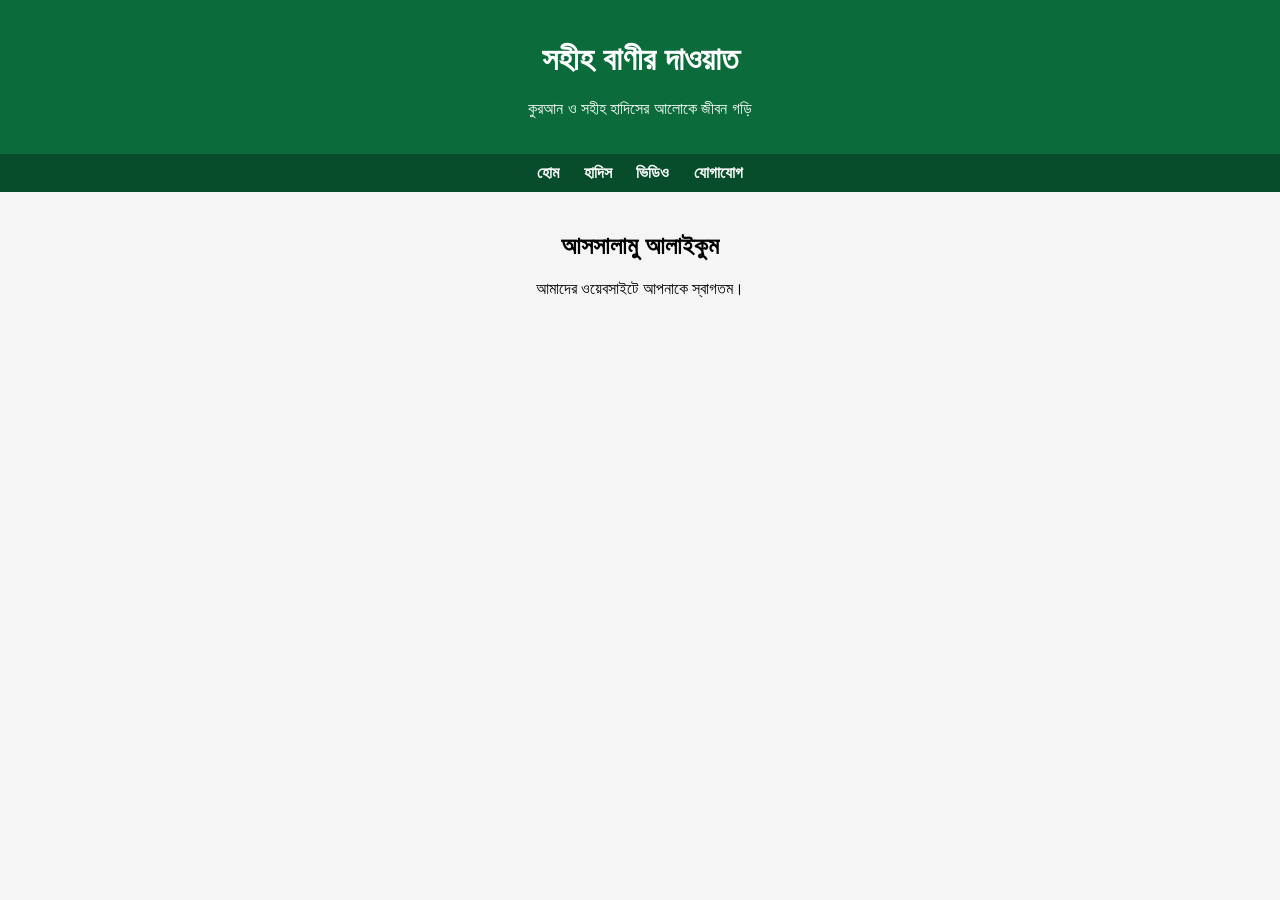
==== index.html @ e7fd6860 "Update index.html" ====
<!DOCTYPE html>
<html lang="bn">
<head>
<meta charset="UTF-8">
<meta name="viewport" content="width=device-width, initial-scale=1.0">
<title>সহীহ বাণীর দাওয়াত</title>

<style>
body{
    margin:0;
    font-family:Arial,sans-serif;
    background:#f5f5f5;
}
header{
    background:#0b6b3a;
    color:white;
    text-align:center;
    padding:20px;
}
nav{
    background:#084d2b;
    text-align:center;
    padding:10px;
}
nav a{
    color:white;
    text-decoration:none;
    margin:0 10px;
    font-weight:bold;
}
section{
    padding:20px;
    text-align:center;
}
</style>
</head>

<body>

<header>
<h1>সহীহ বাণীর দাওয়াত</h1>
<p>কুরআন ও সহীহ হাদিসের আলোকে জীবন গড়ি</p>
</header>

<nav>
<a href="#">হোম</a>
<a href="#">হাদিস</a>
<a href="#">ভিডিও</a>
<a href="#">যোগাযোগ</a>
</nav>

<section>
<h2>আসসালামু আলাইকুম</h2>
<p>আমাদের ওয়েবসাইটে আপনাকে স্বাগতম।</p>
</section>

</body>
</html>
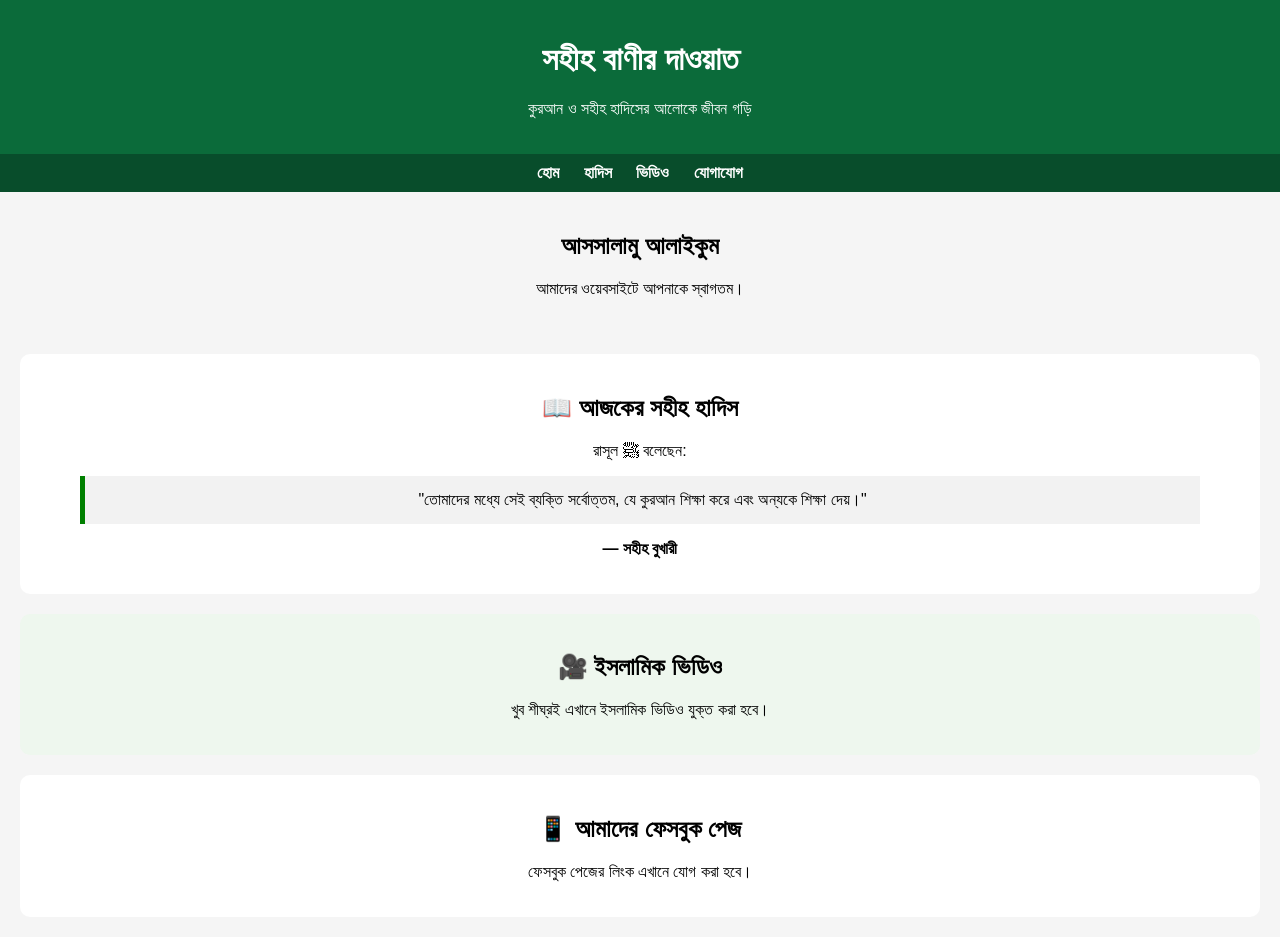
==== commit 9fb184eb: "Update index.html" ====
--- a/index.html
+++ b/index.html
@@ -55,4 +55,28 @@
 </section>
 
 </body>
-</html>
+</html><section style="background:#ffffff;padding:20px;margin:20px;border-radius:10px;">
+<h2>📖 আজকের সহীহ হাদিস</h2>
+
+<p>
+রাসূল ﷺ বলেছেন:
+</p>
+
+<blockquote style="background:#f2f2f2;padding:15px;border-left:5px solid green;">
+"তোমাদের মধ্যে সেই ব্যক্তি সর্বোত্তম, যে কুরআন শিক্ষা করে এবং অন্যকে শিক্ষা দেয়।"
+</blockquote>
+
+<p><b>— সহীহ বুখারী</b></p>
+</section>
+
+<section style="background:#eef7ee;padding:20px;margin:20px;border-radius:10px;">
+<h2>🎥 ইসলামিক ভিডিও</h2>
+
+<p>খুব শীঘ্রই এখানে ইসলামিক ভিডিও যুক্ত করা হবে।</p>
+</section>
+
+<section style="background:#ffffff;padding:20px;margin:20px;border-radius:10px;">
+<h2>📱 আমাদের ফেসবুক পেজ</h2>
+
+<p>ফেসবুক পেজের লিংক এখানে যোগ করা হবে।</p>
+</section>
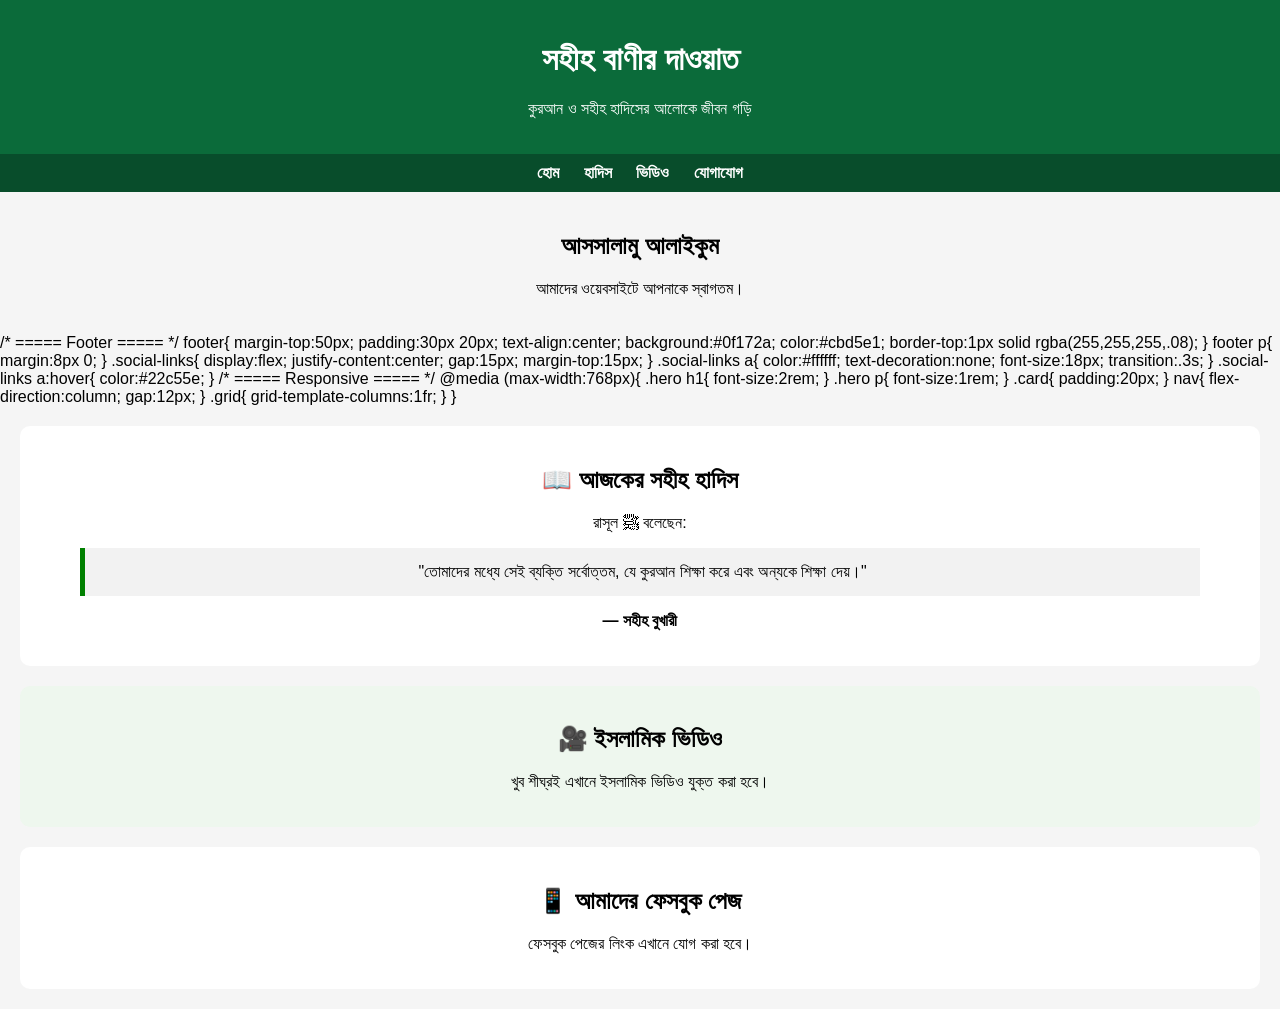
==== commit 92125edd: "Update index.html" ====
--- a/index.html
+++ b/index.html
@@ -53,8 +53,63 @@
 <h2>আসসালামু আলাইকুম</h2>
 <p>আমাদের ওয়েবসাইটে আপনাকে স্বাগতম।</p>
 </section>
+</body>/* ===== Footer ===== */
+footer{
+  margin-top:50px;
+  padding:30px 20px;
+  text-align:center;
+  background:#0f172a;
+  color:#cbd5e1;
+  border-top:1px solid rgba(255,255,255,.08);
+}
 
-</body>
+footer p{
+  margin:8px 0;
+}
+
+.social-links{
+  display:flex;
+  justify-content:center;
+  gap:15px;
+  margin-top:15px;
+}
+
+.social-links a{
+  color:#ffffff;
+  text-decoration:none;
+  font-size:18px;
+  transition:.3s;
+}
+
+.social-links a:hover{
+  color:#22c55e;
+}
+
+/* ===== Responsive ===== */
+@media (max-width:768px){
+
+  .hero h1{
+    font-size:2rem;
+  }
+
+  .hero p{
+    font-size:1rem;
+  }
+
+  .card{
+    padding:20px;
+  }
+
+  nav{
+    flex-direction:column;
+    gap:12px;
+  }
+
+  .grid{
+    grid-template-columns:1fr;
+  }
+
+}
 </html><section style="background:#ffffff;padding:20px;margin:20px;border-radius:10px;">
 <h2>📖 আজকের সহীহ হাদিস</h2>
 
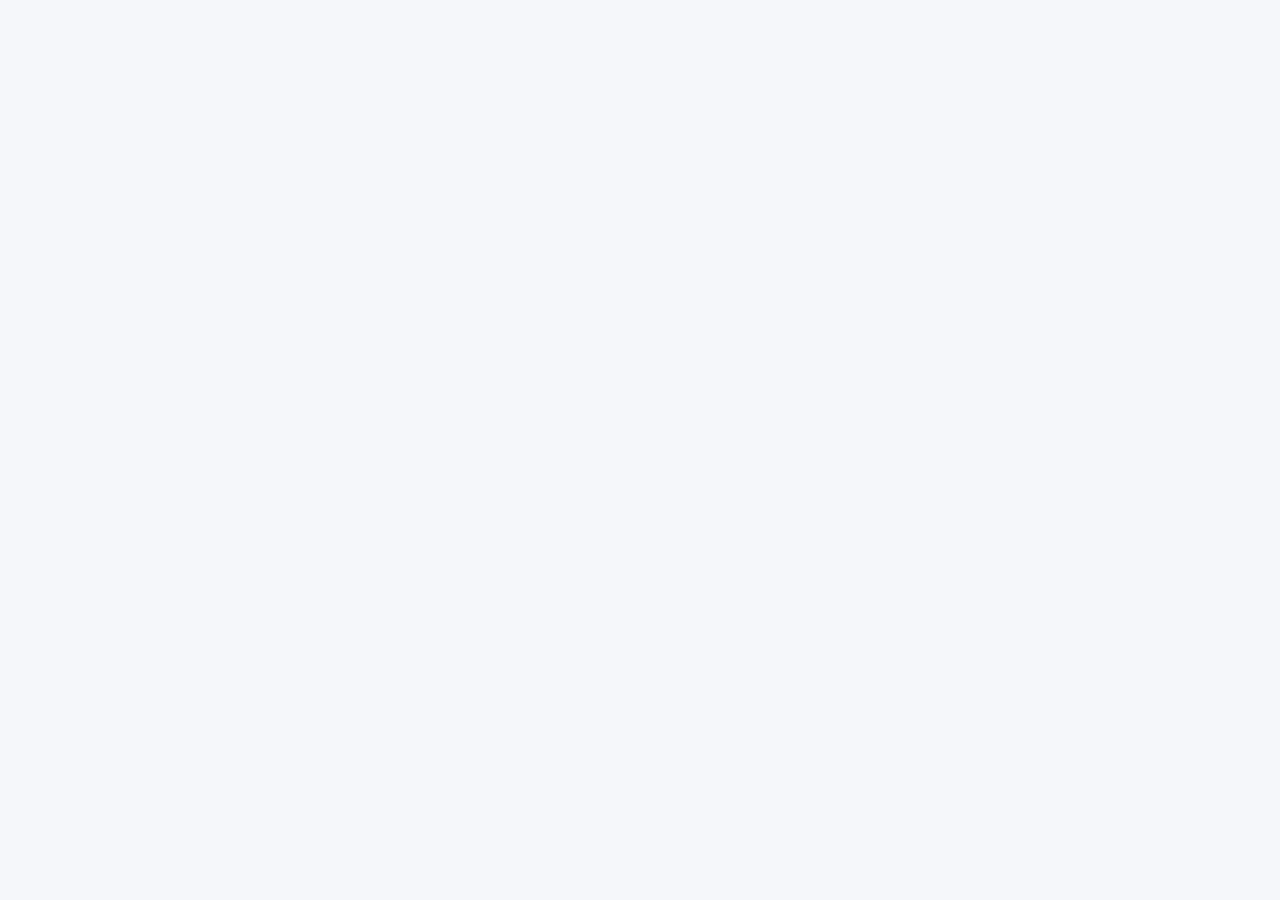
==== commit e46089e9: "Update index.html" ====
--- a/index.html
+++ b/index.html
@@ -1,137 +1,112 @@
 <!DOCTYPE html>
 <html lang="bn">
 <head>
-<meta charset="UTF-8">
-<meta name="viewport" content="width=device-width, initial-scale=1.0">
-<title>সহীহ বাণীর দাওয়াত</title>
+  <meta charset="UTF-8">
+  <meta name="viewport" content="width=device-width, initial-scale=1.0">
+  <title>সহীহ বাণীর দাওয়াত</title>
 
-<style>
-body{
-    margin:0;
-    font-family:Arial,sans-serif;
-    background:#f5f5f5;
-}
-header{
-    background:#0b6b3a;
-    color:white;
-    text-align:center;
-    padding:20px;
-}
-nav{
-    background:#084d2b;
-    text-align:center;
-    padding:10px;
-}
-nav a{
-    color:white;
-    text-decoration:none;
-    margin:0 10px;
-    font-weight:bold;
-}
-section{
-    padding:20px;
-    text-align:center;
-}
-</style>
-</head>
+  <link rel="preconnect" href="https://fonts.googleapis.com">
+  <link rel="preconnect" href="https://fonts.gstatic.com" crossorigin>
+  <link href="https://fonts.googleapis.com/css2?family=Hind+Siliguri:wght@400;500;600;700&display=swap" rel="stylesheet">
 
-<body>
+  <style>
+    *{
+      margin:0;
+      padding:0;
+      box-sizing:border-box;
+    }
 
-<header>
-<h1>সহীহ বাণীর দাওয়াত</h1>
-<p>কুরআন ও সহীহ হাদিসের আলোকে জীবন গড়ি</p>
-</header>
+    body{
+      font-family:'Hind Siliguri',sans-serif;
+      background:#f5f7fa;
+      color:#222;
+      line-height:1.7;
+    }
 
-<nav>
-<a href="#">হোম</a>
-<a href="#">হাদিস</a>
-<a href="#">ভিডিও</a>
-<a href="#">যোগাযোগ</a>
-</nav>
+    header{
+      background:linear-gradient(135deg,#0f766e,#15803d);
+      color:#fff;
+      padding:40px 20px;
+      text-align:center;
+      box-shadow:0 5px 15px rgba(0,0,0,.15);
+    }
 
-<section>
-<h2>আসসালামু আলাইকুম</h2>
-<p>আমাদের ওয়েবসাইটে আপনাকে স্বাগতম।</p>
-</section>
-</body>/* ===== Footer ===== */
-footer{
-  margin-top:50px;
-  padding:30px 20px;
-  text-align:center;
-  background:#0f172a;
-  color:#cbd5e1;
-  border-top:1px solid rgba(255,255,255,.08);
-}
+    header h1{
+      font-size:2.2rem;
+      margin-bottom:10px;
+    }
 
-footer p{
-  margin:8px 0;
-}
+    header p{
+      font-size:1.1rem;
+      opacity:.95;
+    }
 
-.social-links{
-  display:flex;
-  justify-content:center;
-  gap:15px;
-  margin-top:15px;
-}
+    .container{
+      width:90%;
+      max-width:1100px;
+      margin:30px auto;
+    }
 
-.social-links a{
-  color:#ffffff;
-  text-decoration:none;
-  font-size:18px;
-  transition:.3s;
-}
+    .card{
+      background:#fff;
+      border-radius:18px;
+      padding:25px;
+      margin-bottom:25px;
+      box-shadow:0 8px 25px rgba(0,0,0,.08);
+      transition:.3s;
+    }
 
-.social-links a:hover{
-  color:#22c55e;
-}
+    .card:hover{
+      transform:translateY(-5px);
+    }
 
-/* ===== Responsive ===== */
-@media (max-width:768px){
+    .card h2{
+      color:#0f766e;
+      margin-bottom:15px;
+    }
 
-  .hero h1{
-    font-size:2rem;
-  }
+    img{
+      width:100%;
+      border-radius:12px;
+      margin-top:15px;
+    }<section class="featured">
+  <h2>🌿 আজকের সহীহ হাদিস</h2>
 
-  .hero p{
-    font-size:1rem;
-  }
+  <div class="hadith-card">
+    <p class="arabic">
+      مَنْ دَلَّ عَلَى خَيْرٍ فَلَهُ مِثْلُ أَجْرِ فَاعِلِهِ
+    </p>
 
-  .card{
-    padding:20px;
-  }
+    <p class="bangla">
+      "যে ব্যক্তি কোনো ভালো কাজের পথ দেখায়, সে সেই কাজ সম্পাদনকারীর সমপরিমাণ সওয়াব লাভ করে।"
+    </p>
 
-  nav{
-    flex-direction:column;
-    gap:12px;
-  }
-
-  .grid{
-    grid-template-columns:1fr;
-  }
-
-}
-</html><section style="background:#ffffff;padding:20px;margin:20px;border-radius:10px;">
-<h2>📖 আজকের সহীহ হাদিস</h2>
-
-<p>
-রাসূল ﷺ বলেছেন:
-</p>
-
-<blockquote style="background:#f2f2f2;padding:15px;border-left:5px solid green;">
-"তোমাদের মধ্যে সেই ব্যক্তি সর্বোত্তম, যে কুরআন শিক্ষা করে এবং অন্যকে শিক্ষা দেয়।"
-</blockquote>
-
-<p><b>— সহীহ বুখারী</b></p>
+    <p class="source">
+      — সহীহ মুসলিম
+    </p>
+  </div>
 </section>
 
-<section style="background:#eef7ee;padding:20px;margin:20px;border-radius:10px;">
-<h2>🎥 ইসলামিক ভিডিও</h2>
+<section class="about">
+  <h2>📖 সহীহ বাণীর দাওয়াত</h2>
 
-<p>খুব শীঘ্রই এখানে ইসলামিক ভিডিও যুক্ত করা হবে।</p>
-</section>
+  <p>
+    কুরআন ও সহীহ হাদিসের আলোকে বিশুদ্ধ ইসলামী জ্ঞান প্রচারই আমাদের উদ্দেশ্য।
+    এখানে প্রতিদিন নতুন সহীহ হাদিস, ইসলামী শিক্ষা ও দাওয়াতি কনটেন্ট প্রকাশ করা হবে।
+  </p>
+</section><footer>
+  <div class="footer-content">
+    <h3>সহীহ বাণীর দাওয়াত</h3>
 
-<section style="background:#ffffff;padding:20px;margin:20px;border-radius:10px;">
-<h2>📱 আমাদের ফেসবুক পেজ</h2>
+    <p>
+      কুরআন ও সহীহ হাদিসের বিশুদ্ধ দাওয়াত মানুষের কাছে পৌঁছে দেওয়াই আমাদের লক্ষ্য।
+    </p>
 
-<p>ফেসবুক পেজের লিংক এখানে যোগ করা হবে।</p>
-</section>
+    <p class="copyright">
+      © 2026 সহীহ বাণীর দাওয়াত | All Rights Reserved
+    </p>
+  </div>
+</footer>
+
+</body>
+</html>
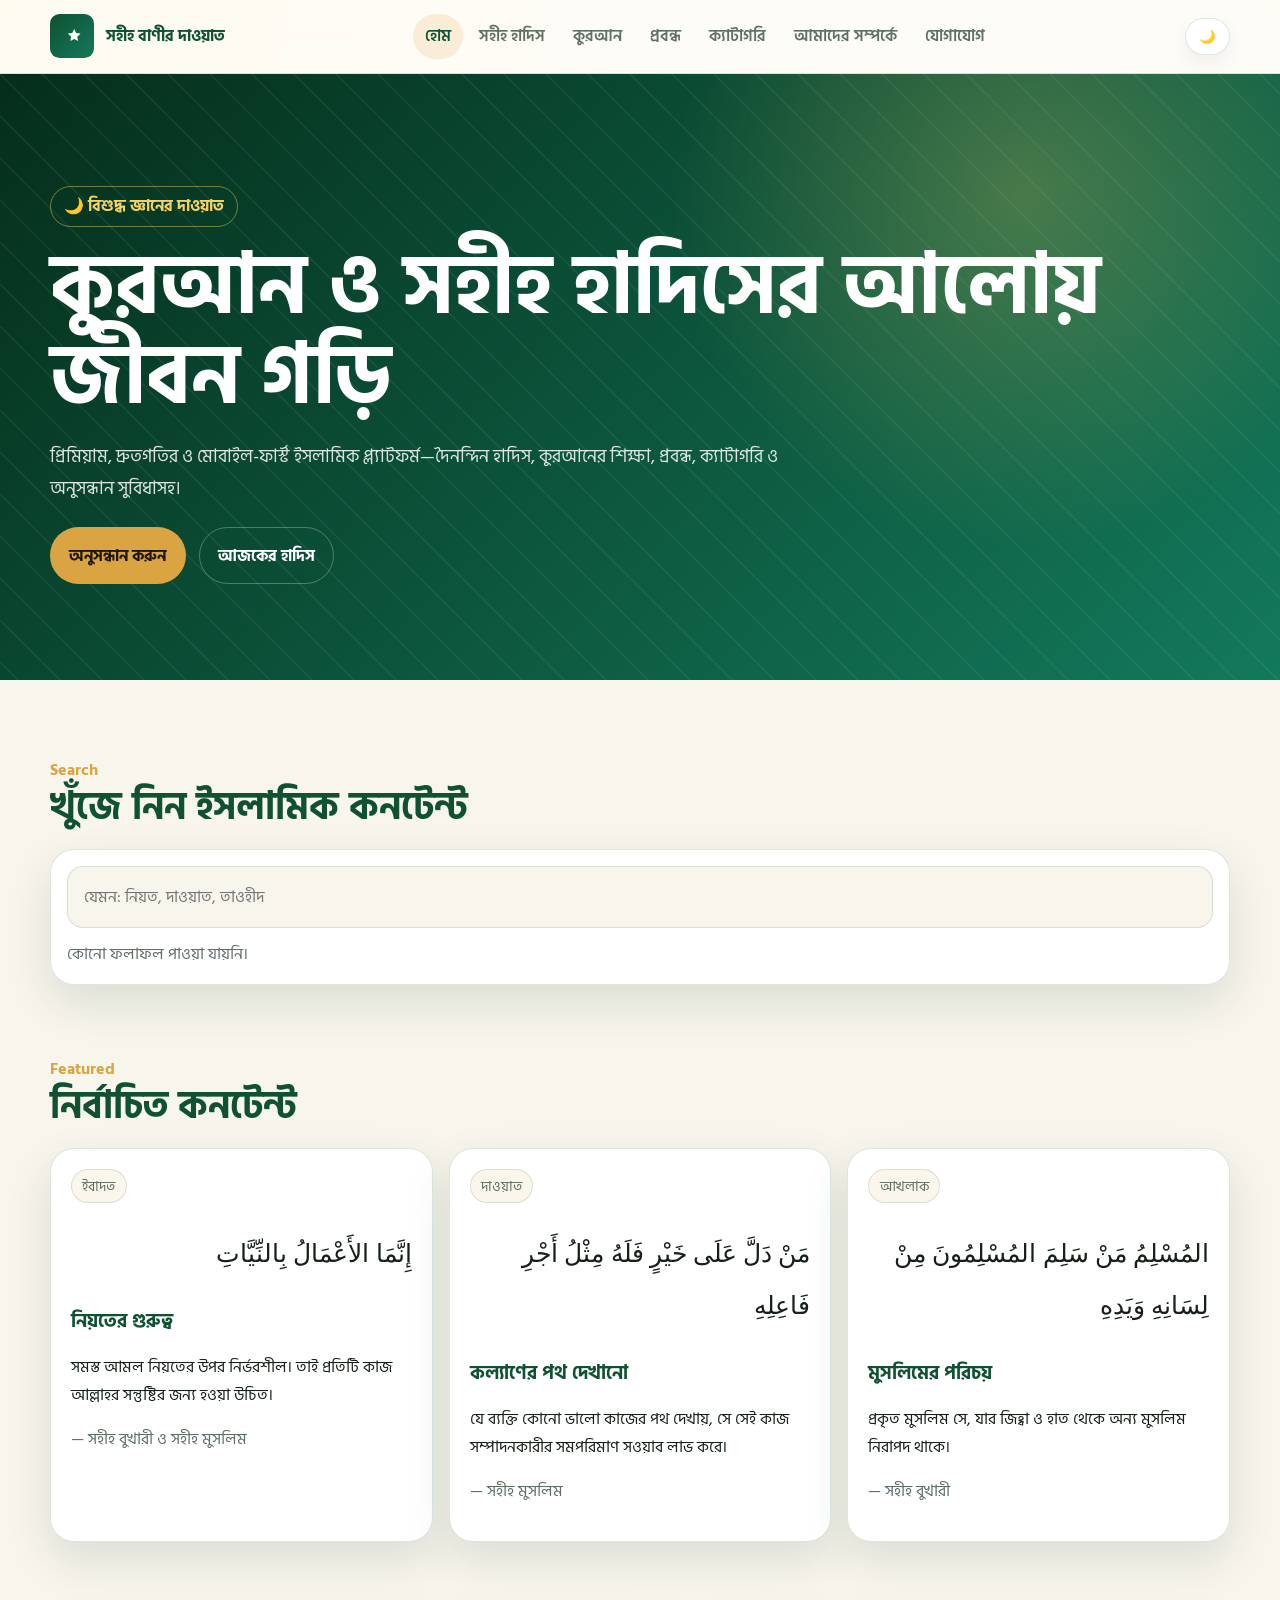
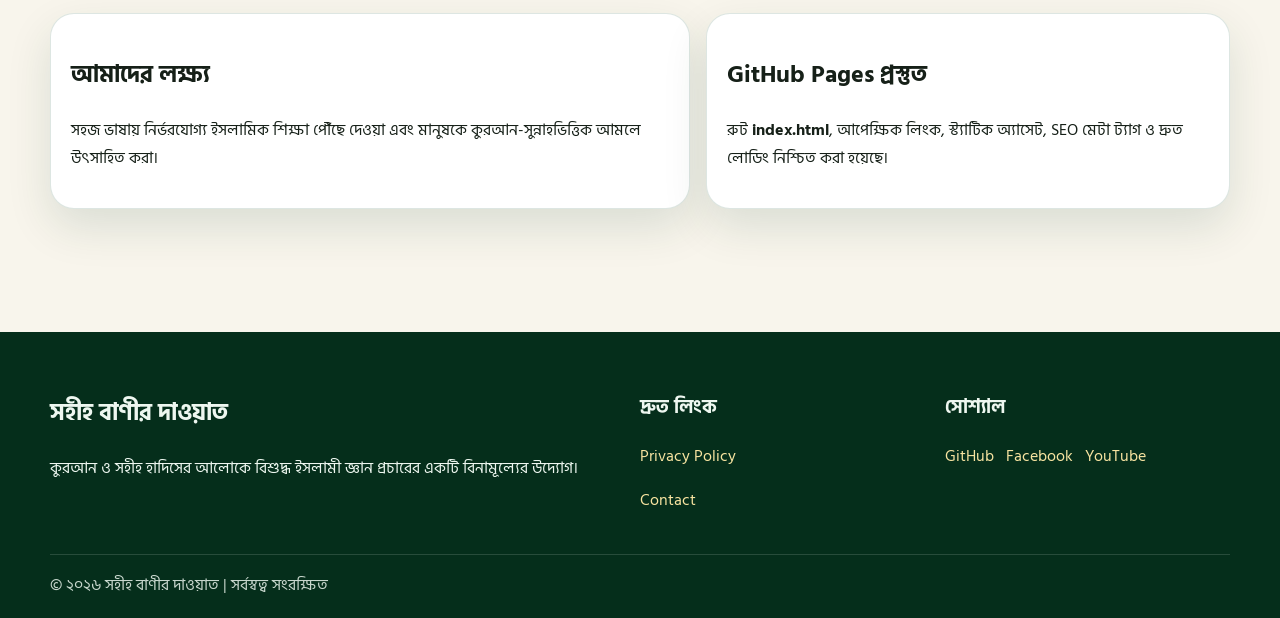
==== commit b23fc53e: "Build production-ready Islamic GitHub Pages site" ====
--- a/index.html
+++ b/index.html
@@ -1,112 +1,24 @@
 <!DOCTYPE html>
-<html lang="bn">
+<html lang="bn" data-theme="light">
 <head>
   <meta charset="UTF-8">
   <meta name="viewport" content="width=device-width, initial-scale=1.0">
-  <title>সহীহ বাণীর দাওয়াত</title>
-
+  <meta name="description" content="সহীহ বাণীর দাওয়াত — কুরআন, সহীহ হাদিস ও ইসলামী প্রবন্ধের আধুনিক বাংলা ওয়েবসাইট।">
+  <meta name="theme-color" content="#0f5132">
+  <meta property="og:title" content="হোম | সহীহ বাণীর দাওয়াত">
+  <meta property="og:description" content="সহীহ বাণীর দাওয়াত — কুরআন, সহীহ হাদিস ও ইসলামী প্রবন্ধের আধুনিক বাংলা ওয়েবসাইট।">
+  <meta property="og:type" content="website">
+  <title>হোম | সহীহ বাণীর দাওয়াত</title>
+  <link rel="icon" href="assets/img/favicon.svg" type="image/svg+xml">
   <link rel="preconnect" href="https://fonts.googleapis.com">
   <link rel="preconnect" href="https://fonts.gstatic.com" crossorigin>
-  <link href="https://fonts.googleapis.com/css2?family=Hind+Siliguri:wght@400;500;600;700&display=swap" rel="stylesheet">
-
-  <style>
-    *{
-      margin:0;
-      padding:0;
-      box-sizing:border-box;
-    }
-
-    body{
-      font-family:'Hind Siliguri',sans-serif;
-      background:#f5f7fa;
-      color:#222;
-      line-height:1.7;
-    }
-
-    header{
-      background:linear-gradient(135deg,#0f766e,#15803d);
-      color:#fff;
-      padding:40px 20px;
-      text-align:center;
-      box-shadow:0 5px 15px rgba(0,0,0,.15);
-    }
-
-    header h1{
-      font-size:2.2rem;
-      margin-bottom:10px;
-    }
-
-    header p{
-      font-size:1.1rem;
-      opacity:.95;
-    }
-
-    .container{
-      width:90%;
-      max-width:1100px;
-      margin:30px auto;
-    }
-
-    .card{
-      background:#fff;
-      border-radius:18px;
-      padding:25px;
-      margin-bottom:25px;
-      box-shadow:0 8px 25px rgba(0,0,0,.08);
-      transition:.3s;
-    }
-
-    .card:hover{
-      transform:translateY(-5px);
-    }
-
-    .card h2{
-      color:#0f766e;
-      margin-bottom:15px;
-    }
-
-    img{
-      width:100%;
-      border-radius:12px;
-      margin-top:15px;
-    }<section class="featured">
-  <h2>🌿 আজকের সহীহ হাদিস</h2>
-
-  <div class="hadith-card">
-    <p class="arabic">
-      مَنْ دَلَّ عَلَى خَيْرٍ فَلَهُ مِثْلُ أَجْرِ فَاعِلِهِ
-    </p>
-
-    <p class="bangla">
-      "যে ব্যক্তি কোনো ভালো কাজের পথ দেখায়, সে সেই কাজ সম্পাদনকারীর সমপরিমাণ সওয়াব লাভ করে।"
-    </p>
-
-    <p class="source">
-      — সহীহ মুসলিম
-    </p>
-  </div>
-</section>
-
-<section class="about">
-  <h2>📖 সহীহ বাণীর দাওয়াত</h2>
-
-  <p>
-    কুরআন ও সহীহ হাদিসের আলোকে বিশুদ্ধ ইসলামী জ্ঞান প্রচারই আমাদের উদ্দেশ্য।
-    এখানে প্রতিদিন নতুন সহীহ হাদিস, ইসলামী শিক্ষা ও দাওয়াতি কনটেন্ট প্রকাশ করা হবে।
-  </p>
-</section><footer>
-  <div class="footer-content">
-    <h3>সহীহ বাণীর দাওয়াত</h3>
-
-    <p>
-      কুরআন ও সহীহ হাদিসের বিশুদ্ধ দাওয়াত মানুষের কাছে পৌঁছে দেওয়াই আমাদের লক্ষ্য।
-    </p>
-
-    <p class="copyright">
-      © 2026 সহীহ বাণীর দাওয়াত | All Rights Reserved
-    </p>
-  </div>
-</footer>
-
-</body>
-</html>
+  <link href="https://fonts.googleapis.com/css2?family=Hind+Siliguri:wght@400;500;600;700;800&display=swap" rel="stylesheet">
+  <link rel="stylesheet" href="assets/css/styles.css">
+</head>
+<body>
+<a class="skip-link" href="#main">মূল কনটেন্টে যান</a>
+<header class="site-header"><div class="container nav"><a class="brand" href="index.html"><img class="brand-mark" src="assets/img/favicon.svg" alt=""><span>সহীহ বাণীর দাওয়াত</span></a><nav class="nav-links" aria-label="প্রধান মেনু"><a class="active" href="index.html">হোম</a><a class="" href="pages/hadith.html">সহীহ হাদিস</a><a class="" href="pages/quran.html">কুরআন</a><a class="" href="pages/articles.html">প্রবন্ধ</a><a class="" href="pages/categories.html">ক্যাটাগরি</a><a class="" href="pages/about.html">আমাদের সম্পর্কে</a><a class="" href="pages/contact.html">যোগাযোগ</a></nav><div class="nav-actions"><button class="icon-btn" data-theme-toggle aria-label="ডার্ক মোড">🌙</button><button class="menu-btn" id="menu-toggle" aria-label="মেনু">☰</button></div></div><div class="container mobile-menu" id="mobile-menu"><a class="active" href="index.html">হোম</a><a class="" href="pages/hadith.html">সহীহ হাদিস</a><a class="" href="pages/quran.html">কুরআন</a><a class="" href="pages/articles.html">প্রবন্ধ</a><a class="" href="pages/categories.html">ক্যাটাগরি</a><a class="" href="pages/about.html">আমাদের সম্পর্কে</a><a class="" href="pages/contact.html">যোগাযোগ</a></div></header>
+<section class="hero"><div class="container"><span class="eyebrow">🌙 বিশুদ্ধ জ্ঞানের দাওয়াত</span><h1>কুরআন ও সহীহ হাদিসের আলোয় জীবন গড়ি</h1><p>প্রিমিয়াম, দ্রুতগতির ও মোবাইল-ফার্স্ট ইসলামিক প্ল্যাটফর্ম—দৈনন্দিন হাদিস, কুরআনের শিক্ষা, প্রবন্ধ, ক্যাটাগরি ও অনুসন্ধান সুবিধাসহ।</p><div class="hero-actions"><a class="btn primary" href="#search">অনুসন্ধান করুন</a><a class="btn secondary" href="pages/hadith.html">আজকের হাদিস</a></div></div></section><main id="main" class="container"><section id="search" class="section"><div class="section-head"><div><p class="section-kicker">Search</p><h2 class="section-title">খুঁজে নিন ইসলামিক কনটেন্ট</h2></div></div><div class="search-panel"><input id="site-search" class="search-input" type="search" placeholder="যেমন: নিয়ত, দাওয়াত, তাওহীদ"><div id="search-results" class="result-list"></div></div></section><section class="section"><div class="section-head"><div><p class="section-kicker">Featured</p><h2 class="section-title">নির্বাচিত কনটেন্ট</h2></div></div><div class="grid cards" data-render="hadith"></div></section><section class="section grid two"><article class="card reveal"><h2>আমাদের লক্ষ্য</h2><p>সহজ ভাষায় নির্ভরযোগ্য ইসলামিক শিক্ষা পৌঁছে দেওয়া এবং মানুষকে কুরআন-সুন্নাহভিত্তিক আমলে উৎসাহিত করা।</p></article><article class="card reveal"><h2>GitHub Pages প্রস্তুত</h2><p>রুট <strong>index.html</strong>, আপেক্ষিক লিংক, স্ট্যাটিক অ্যাসেট, SEO মেটা ট্যাগ ও দ্রুত লোডিং নিশ্চিত করা হয়েছে।</p></article></section></main>
+<footer class="footer"><div class="container footer-grid"><div><h2>সহীহ বাণীর দাওয়াত</h2><p>কুরআন ও সহীহ হাদিসের আলোকে বিশুদ্ধ ইসলামী জ্ঞান প্রচারের একটি বিনামূল্যের উদ্যোগ।</p></div><div><h3>দ্রুত লিংক</h3><p><a href="pages/privacy.html">Privacy Policy</a></p><p><a href="pages/contact.html">Contact</a></p></div><div><h3>সোশ্যাল</h3><div class="social"><a href="https://github.com/" rel="noopener">GitHub</a><a href="https://facebook.com/" rel="noopener">Facebook</a><a href="https://youtube.com/" rel="noopener">YouTube</a></div></div></div><div class="container copyright">© ২০২৬ সহীহ বাণীর দাওয়াত | সর্বস্বত্ব সংরক্ষিত</div></footer>
+<script src="assets/js/content.js"></script><script src="assets/js/main.js"></script>
+</body></html>
--- a/assets/css/styles.css
+++ b/assets/css/styles.css
@@ -0,0 +1 @@
+:root{--green-950:#052e1b;--green-900:#083d28;--green-800:#0f5132;--green-700:#13795b;--green-600:#198754;--gold:#d9a441;--gold-soft:#f6d365;--white:#fffdf7;--cream:#f8f5ec;--ink:#162018;--muted:#5f6f64;--card:#ffffff;--border:rgba(15,81,50,.14);--shadow:0 18px 45px rgba(8,61,40,.12);--radius:24px;--max:1180px;color-scheme:light} [data-theme=dark]{--green-950:#03160d;--green-900:#062417;--green-800:#0b3a27;--green-700:#13a06e;--green-600:#25c182;--gold:#f2c766;--gold-soft:#ffe59a;--white:#07150e;--cream:#0b1d14;--ink:#edf8f1;--muted:#b8c8bd;--card:#10271a;--border:rgba(242,199,102,.18);--shadow:0 18px 45px rgba(0,0,0,.34);color-scheme:dark}*{box-sizing:border-box}html{scroll-behavior:smooth}body{margin:0;font-family:"Hind Siliguri",system-ui,-apple-system,Segoe UI,sans-serif;background:radial-gradient(circle at top left,rgba(246,211,101,.22),transparent 34rem),var(--cream);color:var(--ink);line-height:1.75}a{color:inherit;text-decoration:none}img{max-width:100%;height:auto}.container{width:min(100% - 32px,var(--max));margin-inline:auto}.skip-link{position:absolute;left:-999px;top:12px;background:var(--gold);color:#111;padding:.7rem 1rem;border-radius:999px;z-index:100}.skip-link:focus{left:12px}.site-header{position:sticky;top:0;z-index:50;background:rgba(255,253,247,.86);backdrop-filter:blur(16px);border-bottom:1px solid var(--border)}[data-theme=dark] .site-header{background:rgba(7,21,14,.86)}.nav{display:flex;align-items:center;justify-content:space-between;gap:1rem;padding:.85rem 0}.brand{display:flex;align-items:center;gap:.75rem;font-weight:800;color:var(--green-800)}.brand-mark{width:44px;height:44px}.nav-links{display:none;align-items:center;gap:.25rem}.nav-links a{padding:.55rem .75rem;border-radius:999px;color:var(--muted);font-weight:600}.nav-links a:hover,.nav-links a.active{background:rgba(217,164,65,.16);color:var(--green-800)}.nav-actions{display:flex;gap:.45rem}.icon-btn,.menu-btn{border:1px solid var(--border);background:var(--card);color:var(--ink);border-radius:999px;padding:.65rem .8rem;cursor:pointer;box-shadow:0 8px 20px rgba(0,0,0,.06)}.mobile-menu{display:none;padding:0 0 1rem}.mobile-menu.open{display:grid;gap:.35rem}.mobile-menu a{padding:.8rem 1rem;background:var(--card);border:1px solid var(--border);border-radius:16px}.hero{position:relative;overflow:hidden;padding:5rem 0 4rem;background:linear-gradient(135deg,var(--green-950),var(--green-700));color:#fff}.hero:before{content:"";position:absolute;inset:0;background:radial-gradient(circle at 80% 20%,rgba(246,211,101,.25),transparent 22rem),linear-gradient(45deg,transparent 48%,rgba(255,255,255,.05) 49% 51%,transparent 52%);background-size:auto,42px 42px}.hero .container{position:relative}.eyebrow{display:inline-flex;gap:.4rem;align-items:center;border:1px solid rgba(246,211,101,.45);color:var(--gold-soft);border-radius:999px;padding:.35rem .8rem;font-weight:700}.hero h1{font-size:clamp(2.3rem,9vw,5.2rem);line-height:1.08;margin:1rem 0}.hero p{max-width:760px;font-size:1.14rem;color:rgba(255,255,255,.86)}.hero-actions,.button-row{display:flex;flex-wrap:wrap;gap:.8rem;margin-top:1.4rem}.btn{display:inline-flex;align-items:center;justify-content:center;gap:.45rem;border-radius:999px;padding:.85rem 1.15rem;font-weight:800;border:1px solid transparent;transition:.25s}.btn.primary{background:var(--gold);color:#1d1605}.btn.secondary{border-color:rgba(255,255,255,.28);color:#fff}.btn:hover{transform:translateY(-2px);box-shadow:0 12px 25px rgba(0,0,0,.18)}main{padding:2.5rem 0}.section{padding:2.2rem 0}.section-head{display:flex;align-items:end;justify-content:space-between;gap:1rem;margin-bottom:1.2rem}.section-title{font-size:clamp(1.65rem,5vw,2.4rem);line-height:1.2;margin:0;color:var(--green-800)}.section-kicker{color:var(--gold);font-weight:800;margin:0}.grid{display:grid;gap:1rem}.cards{grid-template-columns:repeat(auto-fit,minmax(240px,1fr))}.card{background:var(--card);border:1px solid var(--border);border-radius:var(--radius);padding:1.25rem;box-shadow:var(--shadow);transition:.25s}.card:hover{transform:translateY(-4px)}.card h3{color:var(--green-800);margin:.2rem 0 .5rem}.arabic{font-family:Georgia,"Times New Roman",serif;font-size:1.55rem;direction:rtl;text-align:right;line-height:2.1}.source,.tag,.muted{color:var(--muted)}.tag{display:inline-flex;border:1px solid var(--border);border-radius:999px;padding:.2rem .65rem;font-size:.9rem;background:rgba(217,164,65,.1)}.search-panel{display:grid;gap:.75rem;background:var(--card);border:1px solid var(--border);border-radius:var(--radius);padding:1rem;box-shadow:var(--shadow)}.search-input{width:100%;border:1px solid var(--border);background:var(--cream);color:var(--ink);border-radius:16px;padding:1rem;font:inherit}.result-list{display:grid;gap:.75rem}.result-list:empty:before{content:"কোনো ফলাফল পাওয়া যায়নি।";color:var(--muted)}.page-hero{padding:3rem 0;background:linear-gradient(135deg,var(--green-900),var(--green-700));color:#fff}.page-hero h1{font-size:clamp(2rem,7vw,3.8rem);margin:.4rem 0}.article{max-width:880px}.article h2{color:var(--green-800);margin-top:2rem}.footer{background:var(--green-950);color:#eef7f0;margin-top:3rem;padding:2.5rem 0 1.2rem}.footer-grid{display:grid;gap:1.2rem}.footer a{color:#f8e4a1}.social{display:flex;gap:.75rem;flex-wrap:wrap}.copyright{border-top:1px solid rgba(255,255,255,.14);margin-top:1.5rem;padding-top:1rem;color:#c7d6cc}.reveal{opacity:0;transform:translateY(20px);transition:.7s}.reveal.visible{opacity:1;transform:none}@media (min-width:820px){.nav-links{display:flex}.menu-btn{display:none}.footer-grid{grid-template-columns:2fr 1fr 1fr}.hero{padding:7rem 0 6rem}.grid.two{grid-template-columns:1.1fr .9fr}.grid.three{grid-template-columns:repeat(3,1fr)}}@media (prefers-reduced-motion:reduce){*,*:before,*:after{scroll-behavior:auto!important;transition:none!important;animation:none!important}}
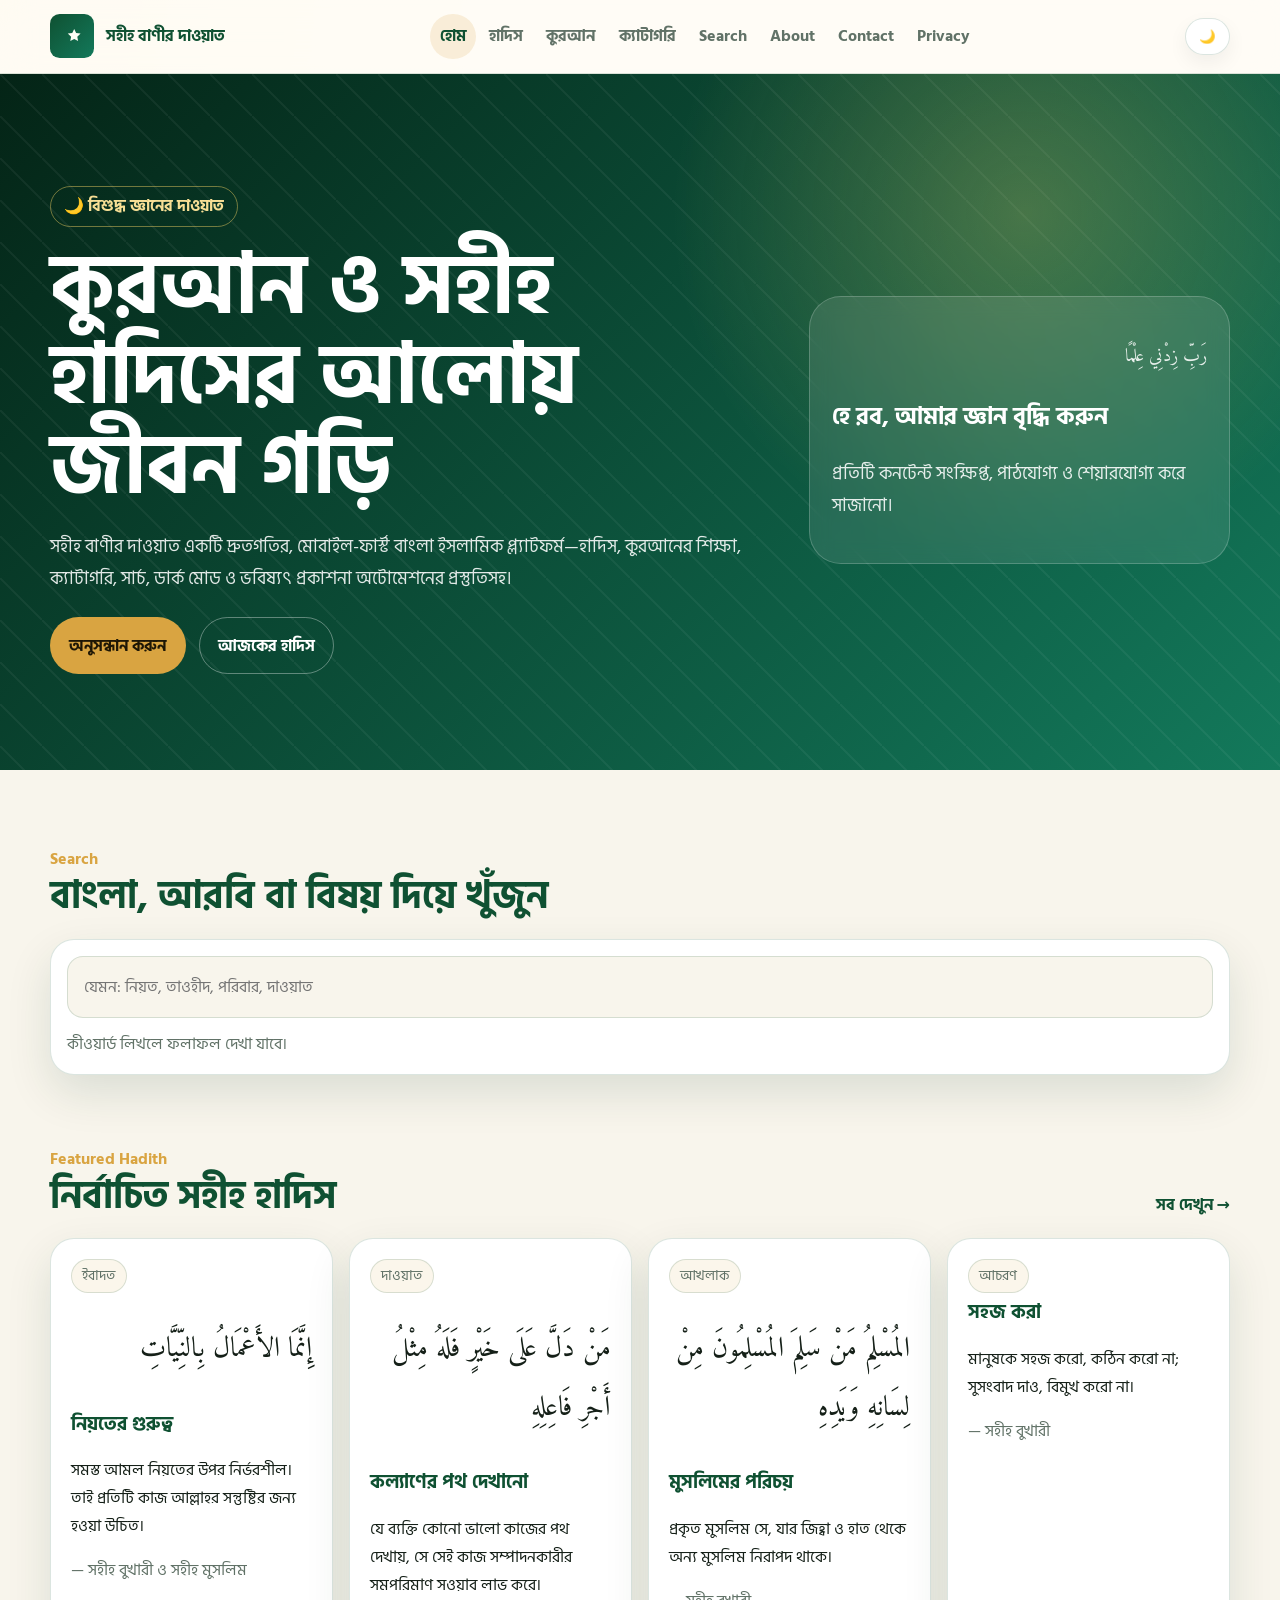
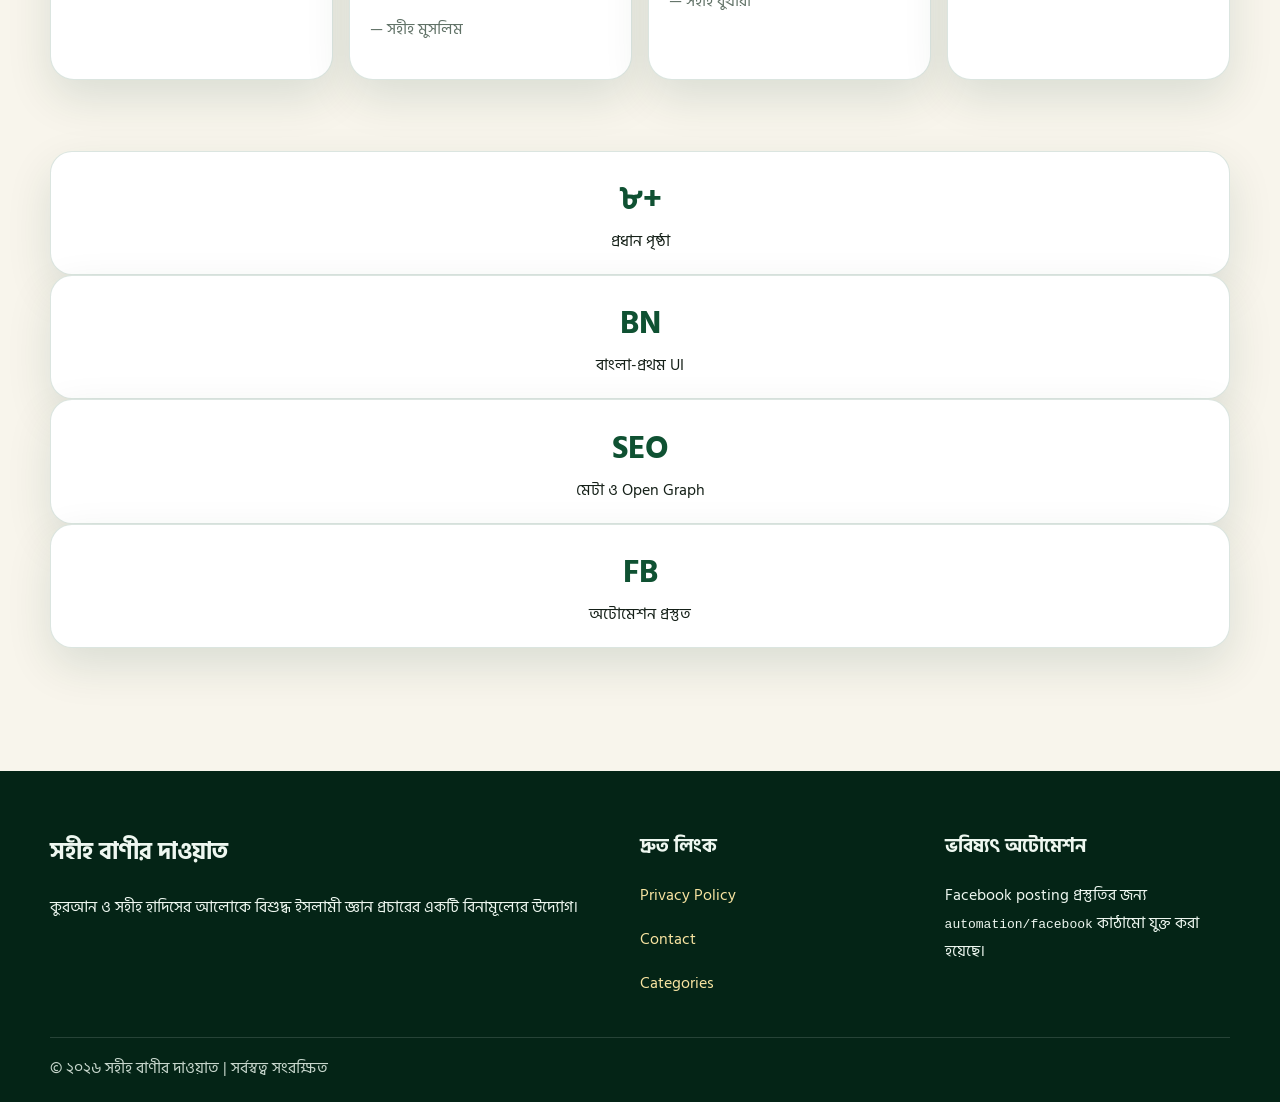
==== commit 384c5c77: "Build production-ready Islamic website" ====
--- a/index.html
+++ b/index.html
@@ -3,22 +3,29 @@
 <head>
   <meta charset="UTF-8">
   <meta name="viewport" content="width=device-width, initial-scale=1.0">
-  <meta name="description" content="সহীহ বাণীর দাওয়াত — কুরআন, সহীহ হাদিস ও ইসলামী প্রবন্ধের আধুনিক বাংলা ওয়েবসাইট।">
+  <meta name="description" content="কুরআন, সহীহ হাদিস, প্রবন্ধ, ক্যাটাগরি ও বাংলা সার্চসহ আধুনিক ইসলামিক ওয়েবসাইট।">
   <meta name="theme-color" content="#0f5132">
   <meta property="og:title" content="হোম | সহীহ বাণীর দাওয়াত">
-  <meta property="og:description" content="সহীহ বাণীর দাওয়াত — কুরআন, সহীহ হাদিস ও ইসলামী প্রবন্ধের আধুনিক বাংলা ওয়েবসাইট।">
+  <meta property="og:description" content="কুরআন, সহীহ হাদিস, প্রবন্ধ, ক্যাটাগরি ও বাংলা সার্চসহ আধুনিক ইসলামিক ওয়েবসাইট।">
   <meta property="og:type" content="website">
   <title>হোম | সহীহ বাণীর দাওয়াত</title>
   <link rel="icon" href="assets/img/favicon.svg" type="image/svg+xml">
   <link rel="preconnect" href="https://fonts.googleapis.com">
   <link rel="preconnect" href="https://fonts.gstatic.com" crossorigin>
-  <link href="https://fonts.googleapis.com/css2?family=Hind+Siliguri:wght@400;500;600;700;800&display=swap" rel="stylesheet">
+  <link href="https://fonts.googleapis.com/css2?family=Amiri:wght@400;700&family=Hind+Siliguri:wght@400;500;600;700;800&display=swap" rel="stylesheet">
   <link rel="stylesheet" href="assets/css/styles.css">
 </head>
 <body>
 <a class="skip-link" href="#main">মূল কনটেন্টে যান</a>
-<header class="site-header"><div class="container nav"><a class="brand" href="index.html"><img class="brand-mark" src="assets/img/favicon.svg" alt=""><span>সহীহ বাণীর দাওয়াত</span></a><nav class="nav-links" aria-label="প্রধান মেনু"><a class="active" href="index.html">হোম</a><a class="" href="pages/hadith.html">সহীহ হাদিস</a><a class="" href="pages/quran.html">কুরআন</a><a class="" href="pages/articles.html">প্রবন্ধ</a><a class="" href="pages/categories.html">ক্যাটাগরি</a><a class="" href="pages/about.html">আমাদের সম্পর্কে</a><a class="" href="pages/contact.html">যোগাযোগ</a></nav><div class="nav-actions"><button class="icon-btn" data-theme-toggle aria-label="ডার্ক মোড">🌙</button><button class="menu-btn" id="menu-toggle" aria-label="মেনু">☰</button></div></div><div class="container mobile-menu" id="mobile-menu"><a class="active" href="index.html">হোম</a><a class="" href="pages/hadith.html">সহীহ হাদিস</a><a class="" href="pages/quran.html">কুরআন</a><a class="" href="pages/articles.html">প্রবন্ধ</a><a class="" href="pages/categories.html">ক্যাটাগরি</a><a class="" href="pages/about.html">আমাদের সম্পর্কে</a><a class="" href="pages/contact.html">যোগাযোগ</a></div></header>
-<section class="hero"><div class="container"><span class="eyebrow">🌙 বিশুদ্ধ জ্ঞানের দাওয়াত</span><h1>কুরআন ও সহীহ হাদিসের আলোয় জীবন গড়ি</h1><p>প্রিমিয়াম, দ্রুতগতির ও মোবাইল-ফার্স্ট ইসলামিক প্ল্যাটফর্ম—দৈনন্দিন হাদিস, কুরআনের শিক্ষা, প্রবন্ধ, ক্যাটাগরি ও অনুসন্ধান সুবিধাসহ।</p><div class="hero-actions"><a class="btn primary" href="#search">অনুসন্ধান করুন</a><a class="btn secondary" href="pages/hadith.html">আজকের হাদিস</a></div></div></section><main id="main" class="container"><section id="search" class="section"><div class="section-head"><div><p class="section-kicker">Search</p><h2 class="section-title">খুঁজে নিন ইসলামিক কনটেন্ট</h2></div></div><div class="search-panel"><input id="site-search" class="search-input" type="search" placeholder="যেমন: নিয়ত, দাওয়াত, তাওহীদ"><div id="search-results" class="result-list"></div></div></section><section class="section"><div class="section-head"><div><p class="section-kicker">Featured</p><h2 class="section-title">নির্বাচিত কনটেন্ট</h2></div></div><div class="grid cards" data-render="hadith"></div></section><section class="section grid two"><article class="card reveal"><h2>আমাদের লক্ষ্য</h2><p>সহজ ভাষায় নির্ভরযোগ্য ইসলামিক শিক্ষা পৌঁছে দেওয়া এবং মানুষকে কুরআন-সুন্নাহভিত্তিক আমলে উৎসাহিত করা।</p></article><article class="card reveal"><h2>GitHub Pages প্রস্তুত</h2><p>রুট <strong>index.html</strong>, আপেক্ষিক লিংক, স্ট্যাটিক অ্যাসেট, SEO মেটা ট্যাগ ও দ্রুত লোডিং নিশ্চিত করা হয়েছে।</p></article></section></main>
-<footer class="footer"><div class="container footer-grid"><div><h2>সহীহ বাণীর দাওয়াত</h2><p>কুরআন ও সহীহ হাদিসের আলোকে বিশুদ্ধ ইসলামী জ্ঞান প্রচারের একটি বিনামূল্যের উদ্যোগ।</p></div><div><h3>দ্রুত লিংক</h3><p><a href="pages/privacy.html">Privacy Policy</a></p><p><a href="pages/contact.html">Contact</a></p></div><div><h3>সোশ্যাল</h3><div class="social"><a href="https://github.com/" rel="noopener">GitHub</a><a href="https://facebook.com/" rel="noopener">Facebook</a><a href="https://youtube.com/" rel="noopener">YouTube</a></div></div></div><div class="container copyright">© ২০২৬ সহীহ বাণীর দাওয়াত | সর্বস্বত্ব সংরক্ষিত</div></footer>
+<header class="site-header">
+  <div class="container nav">
+    <a class="brand" href="index.html"><img class="brand-mark" src="assets/img/favicon.svg" alt=""><span>সহীহ বাণীর দাওয়াত</span></a>
+    <nav class="nav-links" aria-label="প্রধান মেনু"><a class="active" href="index.html">হোম</a><a class="" href="pages/hadith.html">হাদিস</a><a class="" href="pages/quran.html">কুরআন</a><a class="" href="pages/categories.html">ক্যাটাগরি</a><a class="" href="index.html#search">Search</a><a class="" href="pages/about.html">About</a><a class="" href="pages/contact.html">Contact</a><a class="" href="pages/privacy.html">Privacy</a></nav>
+    <div class="nav-actions"><button class="icon-btn" data-theme-toggle aria-label="ডার্ক মোড">🌙</button><button class="menu-btn" id="menu-toggle" aria-label="মেনু" aria-expanded="false">☰</button></div>
+  </div>
+  <div class="container mobile-menu" id="mobile-menu"><a class="active" href="index.html">হোম</a><a class="" href="pages/hadith.html">হাদিস</a><a class="" href="pages/quran.html">কুরআন</a><a class="" href="pages/categories.html">ক্যাটাগরি</a><a class="" href="index.html#search">Search</a><a class="" href="pages/about.html">About</a><a class="" href="pages/contact.html">Contact</a><a class="" href="pages/privacy.html">Privacy</a></div>
+</header>
+<section class="hero"><div class="container hero-grid"><div><span class="eyebrow">🌙 বিশুদ্ধ জ্ঞানের দাওয়াত</span><h1>কুরআন ও সহীহ হাদিসের আলোয় জীবন গড়ি</h1><p>সহীহ বাণীর দাওয়াত একটি দ্রুতগতির, মোবাইল-ফার্স্ট বাংলা ইসলামিক প্ল্যাটফর্ম—হাদিস, কুরআনের শিক্ষা, ক্যাটাগরি, সার্চ, ডার্ক মোড ও ভবিষ্যৎ প্রকাশনা অটোমেশনের প্রস্তুতিসহ।</p><div class="hero-actions"><a class="btn primary" href="#search">অনুসন্ধান করুন</a><a class="btn secondary" href="pages/hadith.html">আজকের হাদিস</a></div></div><div class="hero-card"><p class="arabic">رَبِّ زِدْنِي عِلْمًا</p><h2>হে রব, আমার জ্ঞান বৃদ্ধি করুন</h2><p>প্রতিটি কনটেন্ট সংক্ষিপ্ত, পাঠযোগ্য ও শেয়ারযোগ্য করে সাজানো।</p></div></div></section><main id="main" class="container"><section id="search" class="section"><div class="section-head"><div><p class="section-kicker">Search</p><h2 class="section-title">বাংলা, আরবি বা বিষয় দিয়ে খুঁজুন</h2></div></div><div class="search-panel"><input id="site-search" class="search-input" type="search" placeholder="যেমন: নিয়ত, তাওহীদ, পরিবার, দাওয়াত"><div id="search-results" class="result-list" aria-live="polite"></div></div></section><section class="section"><div class="section-head"><div><p class="section-kicker">Featured Hadith</p><h2 class="section-title">নির্বাচিত সহীহ হাদিস</h2></div><a class="text-link" href="pages/hadith.html">সব দেখুন →</a></div><div class="grid cards" data-render="hadith"></div></section><section class="section stats"><article><strong>৮+</strong><span>প্রধান পৃষ্ঠা</span></article><article><strong>BN</strong><span>বাংলা-প্রথম UI</span></article><article><strong>SEO</strong><span>মেটা ও Open Graph</span></article><article><strong>FB</strong><span>অটোমেশন প্রস্তুত</span></article></section></main>
+<footer class="footer"><div class="container footer-grid"><div><h2>সহীহ বাণীর দাওয়াত</h2><p>কুরআন ও সহীহ হাদিসের আলোকে বিশুদ্ধ ইসলামী জ্ঞান প্রচারের একটি বিনামূল্যের উদ্যোগ।</p></div><div><h3>দ্রুত লিংক</h3><p><a href="pages/privacy.html">Privacy Policy</a></p><p><a href="pages/contact.html">Contact</a></p><p><a href="pages/categories.html">Categories</a></p></div><div><h3>ভবিষ্যৎ অটোমেশন</h3><p>Facebook posting প্রস্তুতির জন্য <code>automation/facebook</code> কাঠামো যুক্ত করা হয়েছে।</p></div></div><div class="container copyright">© ২০২৬ সহীহ বাণীর দাওয়াত | সর্বস্বত্ব সংরক্ষিত</div></footer>
 <script src="assets/js/content.js"></script><script src="assets/js/main.js"></script>
 </body></html>
--- a/assets/css/styles.css
+++ b/assets/css/styles.css
@@ -1 +1 @@
-:root{--green-950:#052e1b;--green-900:#083d28;--green-800:#0f5132;--green-700:#13795b;--green-600:#198754;--gold:#d9a441;--gold-soft:#f6d365;--white:#fffdf7;--cream:#f8f5ec;--ink:#162018;--muted:#5f6f64;--card:#ffffff;--border:rgba(15,81,50,.14);--shadow:0 18px 45px rgba(8,61,40,.12);--radius:24px;--max:1180px;color-scheme:light} [data-theme=dark]{--green-950:#03160d;--green-900:#062417;--green-800:#0b3a27;--green-700:#13a06e;--green-600:#25c182;--gold:#f2c766;--gold-soft:#ffe59a;--white:#07150e;--cream:#0b1d14;--ink:#edf8f1;--muted:#b8c8bd;--card:#10271a;--border:rgba(242,199,102,.18);--shadow:0 18px 45px rgba(0,0,0,.34);color-scheme:dark}*{box-sizing:border-box}html{scroll-behavior:smooth}body{margin:0;font-family:"Hind Siliguri",system-ui,-apple-system,Segoe UI,sans-serif;background:radial-gradient(circle at top left,rgba(246,211,101,.22),transparent 34rem),var(--cream);color:var(--ink);line-height:1.75}a{color:inherit;text-decoration:none}img{max-width:100%;height:auto}.container{width:min(100% - 32px,var(--max));margin-inline:auto}.skip-link{position:absolute;left:-999px;top:12px;background:var(--gold);color:#111;padding:.7rem 1rem;border-radius:999px;z-index:100}.skip-link:focus{left:12px}.site-header{position:sticky;top:0;z-index:50;background:rgba(255,253,247,.86);backdrop-filter:blur(16px);border-bottom:1px solid var(--border)}[data-theme=dark] .site-header{background:rgba(7,21,14,.86)}.nav{display:flex;align-items:center;justify-content:space-between;gap:1rem;padding:.85rem 0}.brand{display:flex;align-items:center;gap:.75rem;font-weight:800;color:var(--green-800)}.brand-mark{width:44px;height:44px}.nav-links{display:none;align-items:center;gap:.25rem}.nav-links a{padding:.55rem .75rem;border-radius:999px;color:var(--muted);font-weight:600}.nav-links a:hover,.nav-links a.active{background:rgba(217,164,65,.16);color:var(--green-800)}.nav-actions{display:flex;gap:.45rem}.icon-btn,.menu-btn{border:1px solid var(--border);background:var(--card);color:var(--ink);border-radius:999px;padding:.65rem .8rem;cursor:pointer;box-shadow:0 8px 20px rgba(0,0,0,.06)}.mobile-menu{display:none;padding:0 0 1rem}.mobile-menu.open{display:grid;gap:.35rem}.mobile-menu a{padding:.8rem 1rem;background:var(--card);border:1px solid var(--border);border-radius:16px}.hero{position:relative;overflow:hidden;padding:5rem 0 4rem;background:linear-gradient(135deg,var(--green-950),var(--green-700));color:#fff}.hero:before{content:"";position:absolute;inset:0;background:radial-gradient(circle at 80% 20%,rgba(246,211,101,.25),transparent 22rem),linear-gradient(45deg,transparent 48%,rgba(255,255,255,.05) 49% 51%,transparent 52%);background-size:auto,42px 42px}.hero .container{position:relative}.eyebrow{display:inline-flex;gap:.4rem;align-items:center;border:1px solid rgba(246,211,101,.45);color:var(--gold-soft);border-radius:999px;padding:.35rem .8rem;font-weight:700}.hero h1{font-size:clamp(2.3rem,9vw,5.2rem);line-height:1.08;margin:1rem 0}.hero p{max-width:760px;font-size:1.14rem;color:rgba(255,255,255,.86)}.hero-actions,.button-row{display:flex;flex-wrap:wrap;gap:.8rem;margin-top:1.4rem}.btn{display:inline-flex;align-items:center;justify-content:center;gap:.45rem;border-radius:999px;padding:.85rem 1.15rem;font-weight:800;border:1px solid transparent;transition:.25s}.btn.primary{background:var(--gold);color:#1d1605}.btn.secondary{border-color:rgba(255,255,255,.28);color:#fff}.btn:hover{transform:translateY(-2px);box-shadow:0 12px 25px rgba(0,0,0,.18)}main{padding:2.5rem 0}.section{padding:2.2rem 0}.section-head{display:flex;align-items:end;justify-content:space-between;gap:1rem;margin-bottom:1.2rem}.section-title{font-size:clamp(1.65rem,5vw,2.4rem);line-height:1.2;margin:0;color:var(--green-800)}.section-kicker{color:var(--gold);font-weight:800;margin:0}.grid{display:grid;gap:1rem}.cards{grid-template-columns:repeat(auto-fit,minmax(240px,1fr))}.card{background:var(--card);border:1px solid var(--border);border-radius:var(--radius);padding:1.25rem;box-shadow:var(--shadow);transition:.25s}.card:hover{transform:translateY(-4px)}.card h3{color:var(--green-800);margin:.2rem 0 .5rem}.arabic{font-family:Georgia,"Times New Roman",serif;font-size:1.55rem;direction:rtl;text-align:right;line-height:2.1}.source,.tag,.muted{color:var(--muted)}.tag{display:inline-flex;border:1px solid var(--border);border-radius:999px;padding:.2rem .65rem;font-size:.9rem;background:rgba(217,164,65,.1)}.search-panel{display:grid;gap:.75rem;background:var(--card);border:1px solid var(--border);border-radius:var(--radius);padding:1rem;box-shadow:var(--shadow)}.search-input{width:100%;border:1px solid var(--border);background:var(--cream);color:var(--ink);border-radius:16px;padding:1rem;font:inherit}.result-list{display:grid;gap:.75rem}.result-list:empty:before{content:"কোনো ফলাফল পাওয়া যায়নি।";color:var(--muted)}.page-hero{padding:3rem 0;background:linear-gradient(135deg,var(--green-900),var(--green-700));color:#fff}.page-hero h1{font-size:clamp(2rem,7vw,3.8rem);margin:.4rem 0}.article{max-width:880px}.article h2{color:var(--green-800);margin-top:2rem}.footer{background:var(--green-950);color:#eef7f0;margin-top:3rem;padding:2.5rem 0 1.2rem}.footer-grid{display:grid;gap:1.2rem}.footer a{color:#f8e4a1}.social{display:flex;gap:.75rem;flex-wrap:wrap}.copyright{border-top:1px solid rgba(255,255,255,.14);margin-top:1.5rem;padding-top:1rem;color:#c7d6cc}.reveal{opacity:0;transform:translateY(20px);transition:.7s}.reveal.visible{opacity:1;transform:none}@media (min-width:820px){.nav-links{display:flex}.menu-btn{display:none}.footer-grid{grid-template-columns:2fr 1fr 1fr}.hero{padding:7rem 0 6rem}.grid.two{grid-template-columns:1.1fr .9fr}.grid.three{grid-template-columns:repeat(3,1fr)}}@media (prefers-reduced-motion:reduce){*,*:before,*:after{scroll-behavior:auto!important;transition:none!important;animation:none!important}}
+:root{--green-950:#042416;--green-900:#083d28;--green-800:#0f5132;--green-700:#13795b;--green-600:#198754;--gold:#d9a441;--gold-soft:#f7df95;--white:#fffdf7;--cream:#f8f5ec;--ink:#152018;--muted:#617267;--card:#ffffff;--border:rgba(15,81,50,.15);--shadow:0 18px 45px rgba(8,61,40,.12);--radius:24px;--max:1180px;color-scheme:light}[data-theme=dark]{--green-950:#03160d;--green-900:#062417;--green-800:#24c489;--green-700:#13a06e;--green-600:#25c182;--gold:#f2c766;--gold-soft:#ffe59a;--white:#07150e;--cream:#0b1d14;--ink:#edf8f1;--muted:#b8c8bd;--card:#10271a;--border:rgba(242,199,102,.2);--shadow:0 18px 45px rgba(0,0,0,.34);color-scheme:dark}*{box-sizing:border-box}html{scroll-behavior:smooth}body{margin:0;font-family:"Hind Siliguri",system-ui,-apple-system,Segoe UI,sans-serif;background:radial-gradient(circle at top left,rgba(246,211,101,.22),transparent 34rem),var(--cream);color:var(--ink);line-height:1.75}a{color:inherit;text-decoration:none}img{max-width:100%;height:auto}.container{width:min(100% - 32px,var(--max));margin-inline:auto}.skip-link{position:absolute;left:-999px;top:12px;background:var(--gold);color:#111;padding:.7rem 1rem;border-radius:999px;z-index:100}.skip-link:focus{left:12px}.site-header{position:sticky;top:0;z-index:50;background:color-mix(in srgb,var(--white) 88%,transparent);backdrop-filter:blur(16px);border-bottom:1px solid var(--border)}.nav{display:flex;align-items:center;justify-content:space-between;gap:1rem;padding:.85rem 0}.brand{display:flex;align-items:center;gap:.75rem;font-weight:800;color:var(--green-800);white-space:nowrap}.brand-mark{width:44px;height:44px}.nav-links{display:none;align-items:center;gap:.15rem}.nav-links a{padding:.55rem .65rem;border-radius:999px;color:var(--muted);font-weight:700}.nav-links a:hover,.nav-links a.active,.mobile-menu a.active{background:rgba(217,164,65,.16);color:var(--green-800)}.nav-actions{display:flex;gap:.45rem}.icon-btn,.menu-btn{border:1px solid var(--border);background:var(--card);color:var(--ink);border-radius:999px;padding:.65rem .8rem;cursor:pointer;box-shadow:0 8px 20px rgba(0,0,0,.06)}.mobile-menu{display:none;padding:0 0 1rem}.mobile-menu.open{display:grid;gap:.35rem}.mobile-menu a{padding:.8rem 1rem;background:var(--card);border:1px solid var(--border);border-radius:16px}.hero,.page-hero{position:relative;overflow:hidden;background:linear-gradient(135deg,var(--green-950),var(--green-700));color:#fff}.hero{padding:5rem 0 4rem}.hero:before,.page-hero:before{content:"";position:absolute;inset:0;background:radial-gradient(circle at 80% 20%,rgba(246,211,101,.25),transparent 22rem),linear-gradient(45deg,transparent 48%,rgba(255,255,255,.05) 49% 51%,transparent 52%);background-size:auto,42px 42px}.hero-grid{position:relative;display:grid;gap:1.4rem;align-items:center}.eyebrow{display:inline-flex;gap:.4rem;align-items:center;border:1px solid rgba(246,211,101,.45);color:var(--gold-soft);border-radius:999px;padding:.35rem .8rem;font-weight:800}.hero h1{font-size:clamp(2.3rem,9vw,5.2rem);line-height:1.08;margin:1rem 0}.hero p{max-width:760px;font-size:1.14rem;color:rgba(255,255,255,.88)}.hero-card{background:rgba(255,255,255,.1);border:1px solid rgba(255,255,255,.2);border-radius:32px;padding:1.4rem;backdrop-filter:blur(10px)}.hero-actions,.button-row{display:flex;flex-wrap:wrap;gap:.8rem;margin-top:1.4rem}.btn{display:inline-flex;align-items:center;justify-content:center;gap:.45rem;border-radius:999px;padding:.85rem 1.15rem;font-weight:800;border:1px solid transparent;transition:.25s}.btn.primary{background:var(--gold);color:#1d1605}.btn.secondary{border-color:rgba(255,255,255,.35);color:#fff}.btn:hover{transform:translateY(-2px);box-shadow:0 12px 25px rgba(0,0,0,.18)}main{padding:2.5rem 0}.section{padding:2.2rem 0}.section-head{display:flex;align-items:end;justify-content:space-between;gap:1rem;margin-bottom:1.2rem}.section-title{font-size:clamp(1.65rem,5vw,2.4rem);line-height:1.2;margin:0;color:var(--green-800)}.section-kicker{color:var(--gold);font-weight:800;margin:0}.text-link{color:var(--green-800);font-weight:800}.grid{display:grid;gap:1rem}.cards{grid-template-columns:repeat(auto-fit,minmax(240px,1fr))}.card{background:var(--card);border:1px solid var(--border);border-radius:var(--radius);padding:1.25rem;box-shadow:var(--shadow);transition:.25s}.card:hover{transform:translateY(-4px)}.card h3,.card h2{color:var(--green-800);margin:.2rem 0 .5rem}.arabic{font-family:Amiri,Georgia,"Times New Roman",serif;font-size:1.75rem;direction:rtl;text-align:right;line-height:2.1}.source,.tag,.muted{color:var(--muted)}.tag{display:inline-flex;border:1px solid var(--border);border-radius:999px;padding:.2rem .65rem;font-size:.9rem;background:rgba(217,164,65,.1)}.search-panel{display:grid;gap:.75rem;background:var(--card);border:1px solid var(--border);border-radius:var(--radius);padding:1rem;box-shadow:var(--shadow)}.search-input,.contact-form input,.contact-form textarea{width:100%;border:1px solid var(--border);background:var(--cream);color:var(--ink);border-radius:16px;padding:1rem;font:inherit}.result-list{display:grid;gap:.75rem}.result-list:empty:before{content:"কীওয়ার্ড লিখলে ফলাফল দেখা যাবে।";color:var(--muted)}.page-hero{padding:3rem;border-radius:32px;margin-bottom:2rem}.page-hero h1{position:relative;font-size:clamp(2rem,7vw,3.8rem);margin:.4rem 0}.page-hero p{position:relative;color:rgba(255,255,255,.88)}.article{max-width:920px}.article h2{color:var(--green-800);margin-top:2rem}.stats{grid-template-columns:repeat(auto-fit,minmax(160px,1fr))}.stats article{background:var(--card);border:1px solid var(--border);border-radius:22px;padding:1.2rem;text-align:center;box-shadow:var(--shadow)}.stats strong{display:block;color:var(--green-800);font-size:2rem}.contact-form{display:grid;gap:1rem}.contact-form label{font-weight:800}.footer{background:var(--green-950);color:#eef7f0;margin-top:3rem;padding:2.5rem 0 1.2rem}.footer-grid{display:grid;gap:1.2rem}.footer a{color:#f8e4a1}.copyright{border-top:1px solid rgba(255,255,255,.14);margin-top:1.5rem;padding-top:1rem;color:#c7d6cc}.reveal{opacity:0;transform:translateY(20px);transition:.7s}.reveal.visible{opacity:1;transform:none}@media (min-width:960px){.nav-links{display:flex}.menu-btn{display:none}.footer-grid{grid-template-columns:2fr 1fr 1fr}.hero{padding:7rem 0 6rem}.hero-grid{grid-template-columns:1.4fr .8fr}.grid.two{grid-template-columns:1.1fr .9fr}.grid.three{grid-template-columns:repeat(3,1fr)}}@media (prefers-reduced-motion:reduce){*,*:before,*:after{scroll-behavior:auto!important;transition:none!important;animation:none!important}}
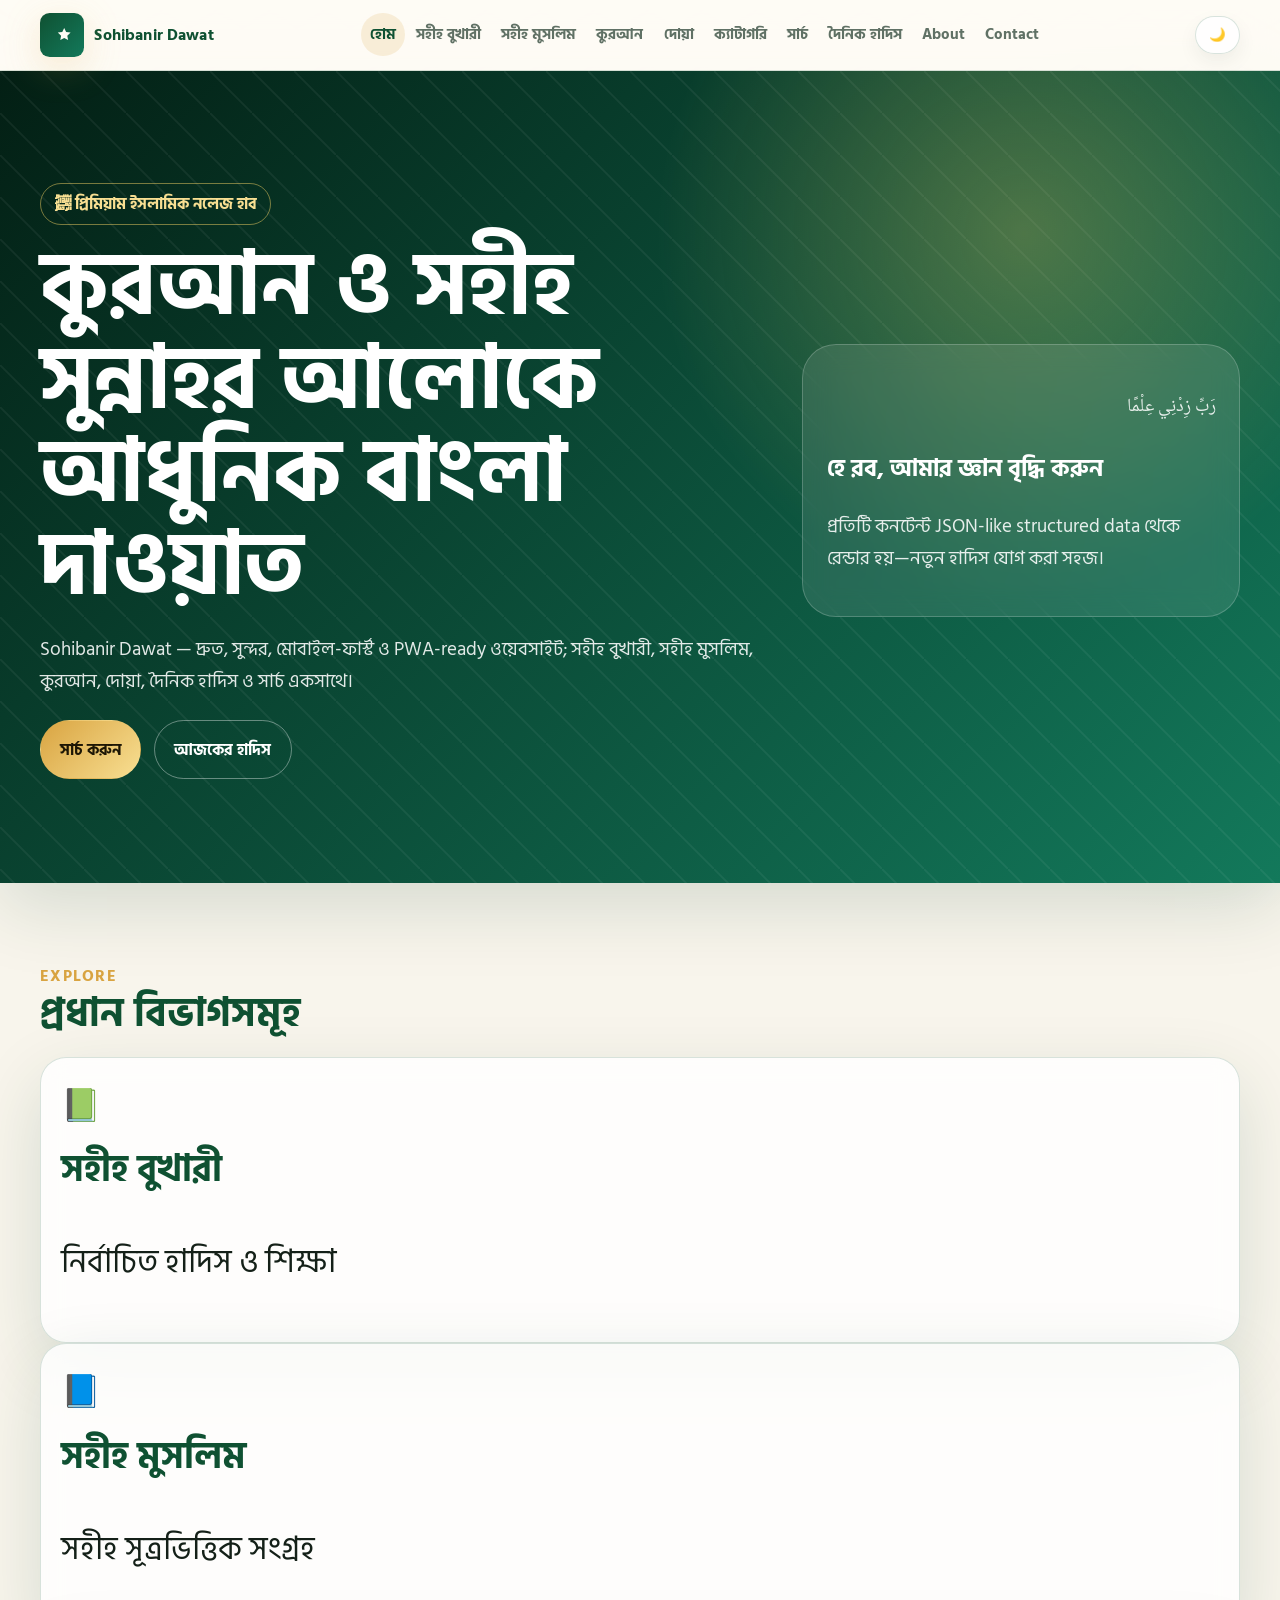
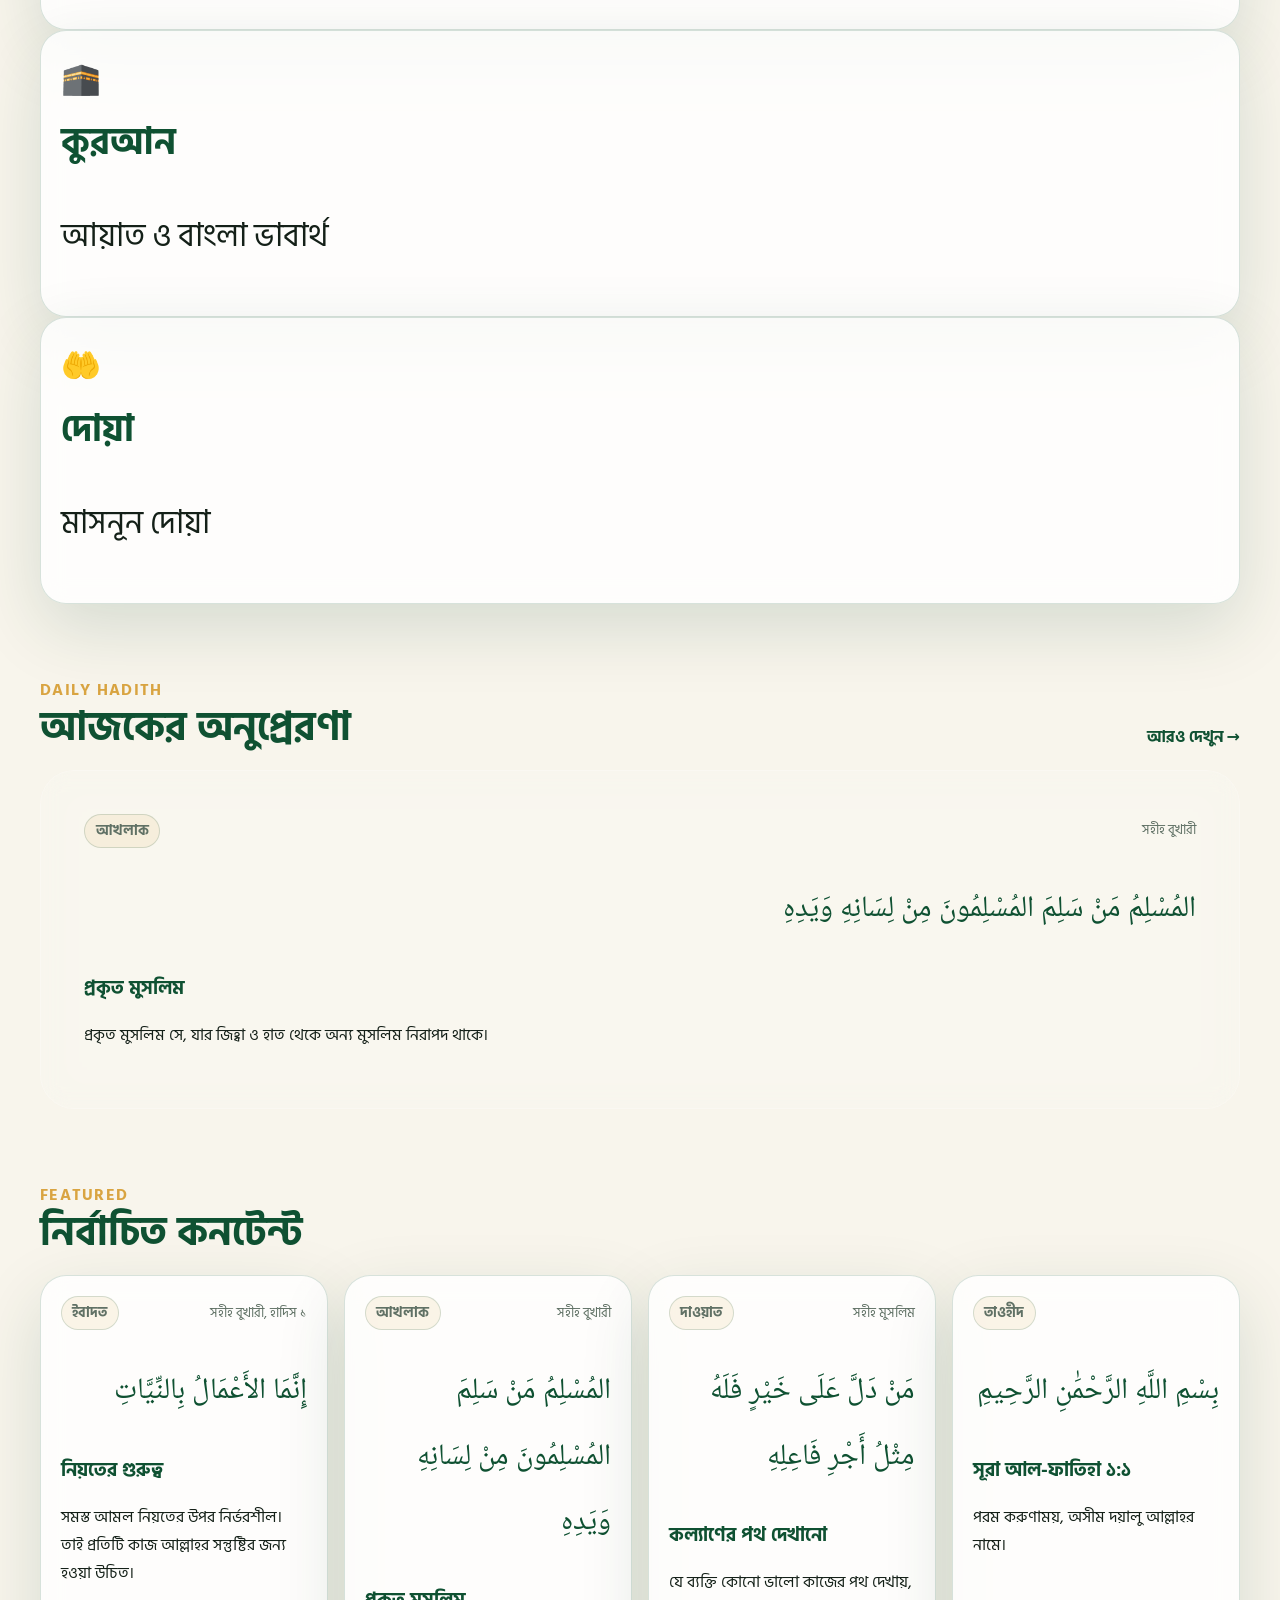
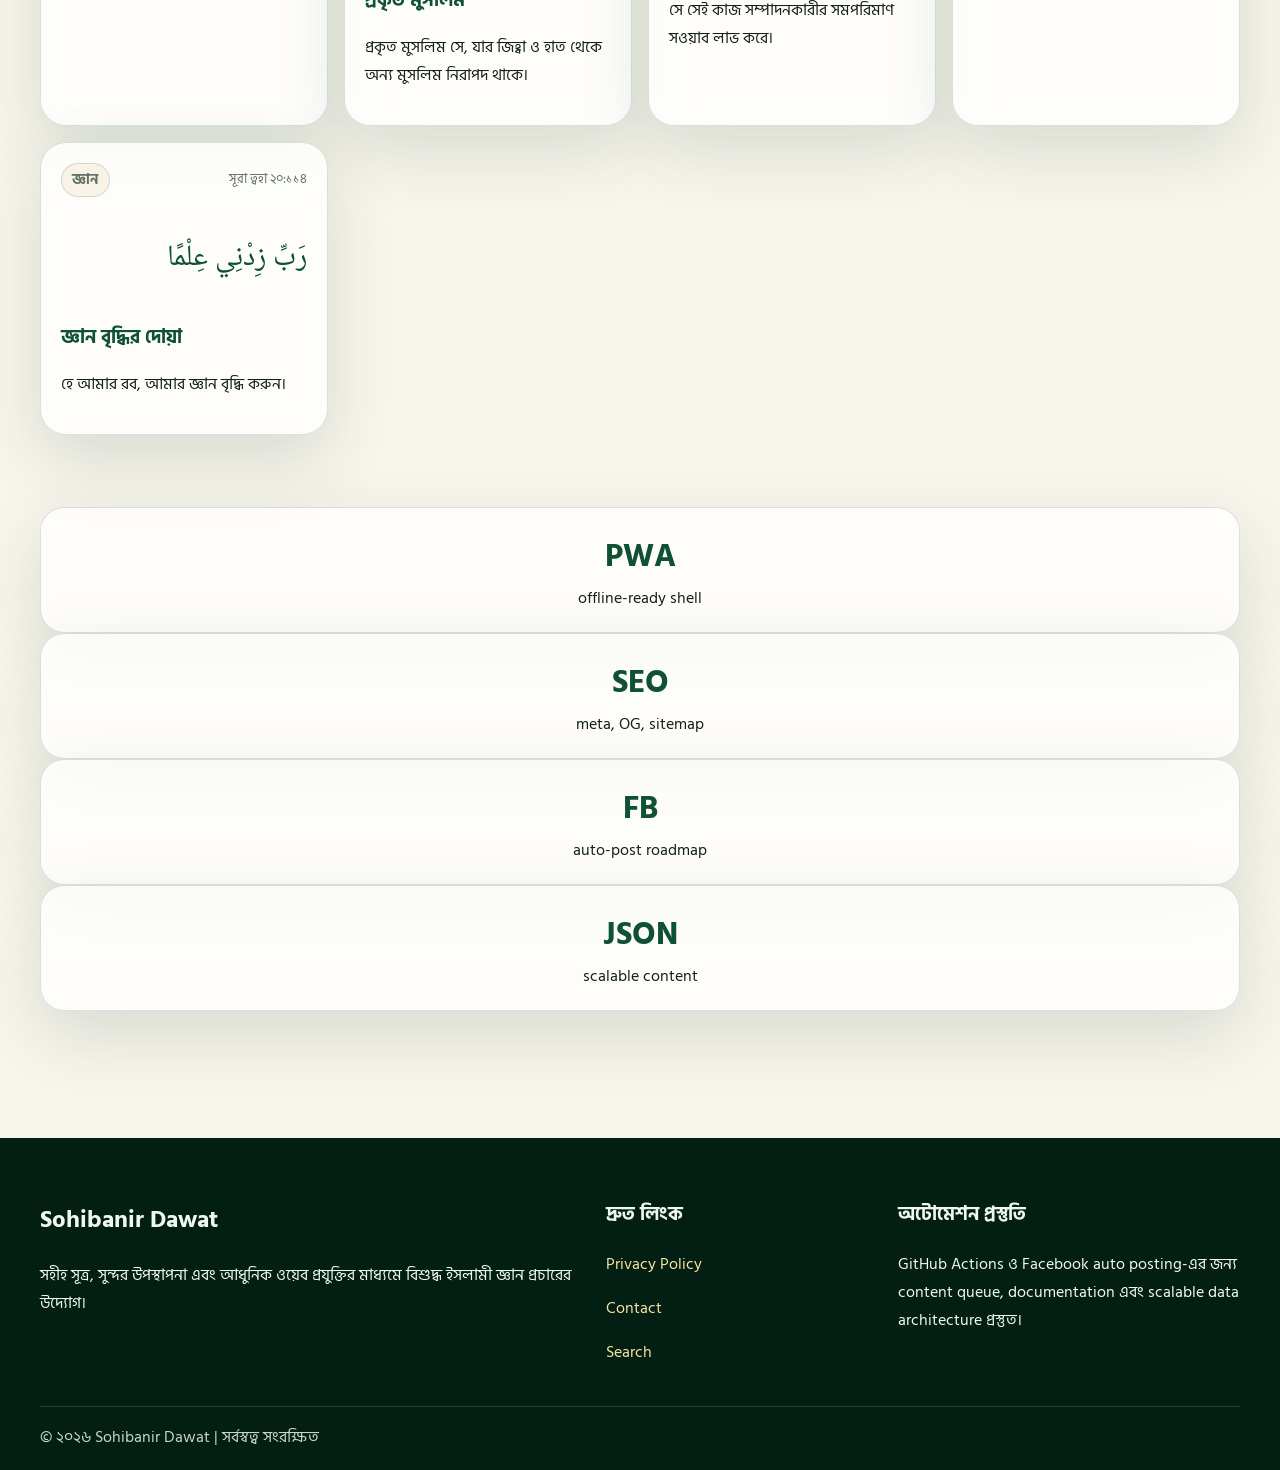
==== commit e92ab47a: "Build premium Islamic website" ====
--- a/index.html
+++ b/index.html
@@ -3,29 +3,37 @@
 <head>
   <meta charset="UTF-8">
   <meta name="viewport" content="width=device-width, initial-scale=1.0">
-  <meta name="description" content="কুরআন, সহীহ হাদিস, প্রবন্ধ, ক্যাটাগরি ও বাংলা সার্চসহ আধুনিক ইসলামিক ওয়েবসাইট।">
+  <meta name="description" content="কুরআন, সহীহ বুখারী, সহীহ মুসলিম, দোয়া, দৈনিক হাদিস ও বিষয়ভিত্তিক ইসলামী জ্ঞানের প্রিমিয়াম বাংলা প্ল্যাটফর্ম।">
   <meta name="theme-color" content="#0f5132">
-  <meta property="og:title" content="হোম | সহীহ বাণীর দাওয়াত">
-  <meta property="og:description" content="কুরআন, সহীহ হাদিস, প্রবন্ধ, ক্যাটাগরি ও বাংলা সার্চসহ আধুনিক ইসলামিক ওয়েবসাইট।">
+  <meta name="color-scheme" content="light dark">
+  <meta name="robots" content="index, follow">
+  <link rel="canonical" href="https://example.github.io/sohibanir-dawat/index.html">
+  <meta property="og:title" content="হোম | Sohibanir Dawat">
+  <meta property="og:description" content="কুরআন, সহীহ বুখারী, সহীহ মুসলিম, দোয়া, দৈনিক হাদিস ও বিষয়ভিত্তিক ইসলামী জ্ঞানের প্রিমিয়াম বাংলা প্ল্যাটফর্ম।">
   <meta property="og:type" content="website">
-  <title>হোম | সহীহ বাণীর দাওয়াত</title>
+  <meta property="og:url" content="https://example.github.io/sohibanir-dawat/index.html">
+  <meta property="og:image" content="https://example.github.io/sohibanir-dawat/assets/img/og-image.svg">
+  <meta name="twitter:card" content="summary_large_image">
+  <title>হোম | Sohibanir Dawat</title>
   <link rel="icon" href="assets/img/favicon.svg" type="image/svg+xml">
+  <link rel="manifest" href="manifest.webmanifest">
+  <link rel="apple-touch-icon" href="assets/img/favicon.svg">
   <link rel="preconnect" href="https://fonts.googleapis.com">
   <link rel="preconnect" href="https://fonts.gstatic.com" crossorigin>
-  <link href="https://fonts.googleapis.com/css2?family=Amiri:wght@400;700&family=Hind+Siliguri:wght@400;500;600;700;800&display=swap" rel="stylesheet">
+  <link href="https://fonts.googleapis.com/css2?family=Amiri:wght@400;700&family=Noto+Naskh+Arabic:wght@500;700&family=Hind+Siliguri:wght@400;500;600;700;800&display=swap" rel="stylesheet">
   <link rel="stylesheet" href="assets/css/styles.css">
 </head>
 <body>
 <a class="skip-link" href="#main">মূল কনটেন্টে যান</a>
 <header class="site-header">
   <div class="container nav">
-    <a class="brand" href="index.html"><img class="brand-mark" src="assets/img/favicon.svg" alt=""><span>সহীহ বাণীর দাওয়াত</span></a>
-    <nav class="nav-links" aria-label="প্রধান মেনু"><a class="active" href="index.html">হোম</a><a class="" href="pages/hadith.html">হাদিস</a><a class="" href="pages/quran.html">কুরআন</a><a class="" href="pages/categories.html">ক্যাটাগরি</a><a class="" href="index.html#search">Search</a><a class="" href="pages/about.html">About</a><a class="" href="pages/contact.html">Contact</a><a class="" href="pages/privacy.html">Privacy</a></nav>
-    <div class="nav-actions"><button class="icon-btn" data-theme-toggle aria-label="ডার্ক মোড">🌙</button><button class="menu-btn" id="menu-toggle" aria-label="মেনু" aria-expanded="false">☰</button></div>
+    <a class="brand" href="index.html" aria-label="Sohibanir Dawat home"><img class="brand-mark" src="assets/img/favicon.svg" alt=""><span>Sohibanir Dawat</span></a>
+    <nav class="nav-links" aria-label="প্রধান মেনু"><a class="active" href="index.html">হোম</a><a class="" href="pages/sahih-bukhari.html">সহীহ বুখারী</a><a class="" href="pages/sahih-muslim.html">সহীহ মুসলিম</a><a class="" href="pages/quran.html">কুরআন</a><a class="" href="pages/dua.html">দোয়া</a><a class="" href="pages/categories.html">ক্যাটাগরি</a><a class="" href="pages/search.html">সার্চ</a><a class="" href="pages/daily-hadith.html">দৈনিক হাদিস</a><a class="" href="pages/about.html">About</a><a class="" href="pages/contact.html">Contact</a></nav>
+    <div class="nav-actions"><button class="icon-btn" data-theme-toggle aria-label="থিম পরিবর্তন">🌙</button><button class="menu-btn" id="menu-toggle" aria-label="মেনু" aria-expanded="false">☰</button></div>
   </div>
-  <div class="container mobile-menu" id="mobile-menu"><a class="active" href="index.html">হোম</a><a class="" href="pages/hadith.html">হাদিস</a><a class="" href="pages/quran.html">কুরআন</a><a class="" href="pages/categories.html">ক্যাটাগরি</a><a class="" href="index.html#search">Search</a><a class="" href="pages/about.html">About</a><a class="" href="pages/contact.html">Contact</a><a class="" href="pages/privacy.html">Privacy</a></div>
+  <div class="container mobile-menu" id="mobile-menu"><a class="active" href="index.html">হোম</a><a class="" href="pages/sahih-bukhari.html">সহীহ বুখারী</a><a class="" href="pages/sahih-muslim.html">সহীহ মুসলিম</a><a class="" href="pages/quran.html">কুরআন</a><a class="" href="pages/dua.html">দোয়া</a><a class="" href="pages/categories.html">ক্যাটাগরি</a><a class="" href="pages/search.html">সার্চ</a><a class="" href="pages/daily-hadith.html">দৈনিক হাদিস</a><a class="" href="pages/about.html">About</a><a class="" href="pages/contact.html">Contact</a><a href="pages/privacy.html">Privacy</a></div>
 </header>
-<section class="hero"><div class="container hero-grid"><div><span class="eyebrow">🌙 বিশুদ্ধ জ্ঞানের দাওয়াত</span><h1>কুরআন ও সহীহ হাদিসের আলোয় জীবন গড়ি</h1><p>সহীহ বাণীর দাওয়াত একটি দ্রুতগতির, মোবাইল-ফার্স্ট বাংলা ইসলামিক প্ল্যাটফর্ম—হাদিস, কুরআনের শিক্ষা, ক্যাটাগরি, সার্চ, ডার্ক মোড ও ভবিষ্যৎ প্রকাশনা অটোমেশনের প্রস্তুতিসহ।</p><div class="hero-actions"><a class="btn primary" href="#search">অনুসন্ধান করুন</a><a class="btn secondary" href="pages/hadith.html">আজকের হাদিস</a></div></div><div class="hero-card"><p class="arabic">رَبِّ زِدْنِي عِلْمًا</p><h2>হে রব, আমার জ্ঞান বৃদ্ধি করুন</h2><p>প্রতিটি কনটেন্ট সংক্ষিপ্ত, পাঠযোগ্য ও শেয়ারযোগ্য করে সাজানো।</p></div></div></section><main id="main" class="container"><section id="search" class="section"><div class="section-head"><div><p class="section-kicker">Search</p><h2 class="section-title">বাংলা, আরবি বা বিষয় দিয়ে খুঁজুন</h2></div></div><div class="search-panel"><input id="site-search" class="search-input" type="search" placeholder="যেমন: নিয়ত, তাওহীদ, পরিবার, দাওয়াত"><div id="search-results" class="result-list" aria-live="polite"></div></div></section><section class="section"><div class="section-head"><div><p class="section-kicker">Featured Hadith</p><h2 class="section-title">নির্বাচিত সহীহ হাদিস</h2></div><a class="text-link" href="pages/hadith.html">সব দেখুন →</a></div><div class="grid cards" data-render="hadith"></div></section><section class="section stats"><article><strong>৮+</strong><span>প্রধান পৃষ্ঠা</span></article><article><strong>BN</strong><span>বাংলা-প্রথম UI</span></article><article><strong>SEO</strong><span>মেটা ও Open Graph</span></article><article><strong>FB</strong><span>অটোমেশন প্রস্তুত</span></article></section></main>
-<footer class="footer"><div class="container footer-grid"><div><h2>সহীহ বাণীর দাওয়াত</h2><p>কুরআন ও সহীহ হাদিসের আলোকে বিশুদ্ধ ইসলামী জ্ঞান প্রচারের একটি বিনামূল্যের উদ্যোগ।</p></div><div><h3>দ্রুত লিংক</h3><p><a href="pages/privacy.html">Privacy Policy</a></p><p><a href="pages/contact.html">Contact</a></p><p><a href="pages/categories.html">Categories</a></p></div><div><h3>ভবিষ্যৎ অটোমেশন</h3><p>Facebook posting প্রস্তুতির জন্য <code>automation/facebook</code> কাঠামো যুক্ত করা হয়েছে।</p></div></div><div class="container copyright">© ২০২৬ সহীহ বাণীর দাওয়াত | সর্বস্বত্ব সংরক্ষিত</div></footer>
+<section class="hero"><div class="pattern-glow"></div><div class="container hero-grid"><div class="hero-copy reveal"><span class="eyebrow">﷽ প্রিমিয়াম ইসলামিক নলেজ হাব</span><h1>কুরআন ও সহীহ সুন্নাহর আলোকে আধুনিক বাংলা দাওয়াত</h1><p>Sohibanir Dawat — দ্রুত, সুন্দর, মোবাইল-ফার্স্ট ও PWA-ready ওয়েবসাইট; সহীহ বুখারী, সহীহ মুসলিম, কুরআন, দোয়া, দৈনিক হাদিস ও সার্চ একসাথে।</p><div class="hero-actions"><a class="btn primary" href="pages/search.html">সার্চ করুন</a><a class="btn secondary" href="pages/daily-hadith.html">আজকের হাদিস</a></div></div><div class="hero-card glass reveal"><p class="arabic">رَبِّ زِدْنِي عِلْمًا</p><h2>হে রব, আমার জ্ঞান বৃদ্ধি করুন</h2><p>প্রতিটি কনটেন্ট JSON-like structured data থেকে রেন্ডার হয়—নতুন হাদিস যোগ করা সহজ।</p></div></div></section><main id="main" class="container"><section class="section"><div class="section-head"><div><p class="section-kicker">Explore</p><h2 class="section-title">প্রধান বিভাগসমূহ</h2></div></div><div class="feature-grid"><a class="feature-card reveal" href="pages/sahih-bukhari.html">📗<h3>সহীহ বুখারী</h3><p>নির্বাচিত হাদিস ও শিক্ষা</p></a><a class="feature-card reveal" href="pages/sahih-muslim.html">📘<h3>সহীহ মুসলিম</h3><p>সহীহ সূত্রভিত্তিক সংগ্রহ</p></a><a class="feature-card reveal" href="pages/quran.html">🕋<h3>কুরআন</h3><p>আয়াত ও বাংলা ভাবার্থ</p></a><a class="feature-card reveal" href="pages/dua.html">🤲<h3>দোয়া</h3><p>মাসনূন দোয়া</p></a></div></section><section class="section spotlight"><div class="section-head"><div><p class="section-kicker">Daily Hadith</p><h2 class="section-title">আজকের অনুপ্রেরণা</h2></div><a class="text-link" href="pages/daily-hadith.html">আরও দেখুন →</a></div><div data-daily-hadith></div></section><section class="section"><div class="section-head"><div><p class="section-kicker">Featured</p><h2 class="section-title">নির্বাচিত কনটেন্ট</h2></div></div><div class="grid cards" data-render="featured"></div></section><section class="section stats"><article><strong>PWA</strong><span>offline-ready shell</span></article><article><strong>SEO</strong><span>meta, OG, sitemap</span></article><article><strong>FB</strong><span>auto-post roadmap</span></article><article><strong>JSON</strong><span>scalable content</span></article></section></main>
+<footer class="footer"><div class="container footer-grid"><div><h2>Sohibanir Dawat</h2><p>সহীহ সূত্র, সুন্দর উপস্থাপনা এবং আধুনিক ওয়েব প্রযুক্তির মাধ্যমে বিশুদ্ধ ইসলামী জ্ঞান প্রচারের উদ্যোগ।</p></div><div><h3>দ্রুত লিংক</h3><p><a href="pages/privacy.html">Privacy Policy</a></p><p><a href="pages/contact.html">Contact</a></p><p><a href="pages/search.html">Search</a></p></div><div><h3>অটোমেশন প্রস্তুতি</h3><p>GitHub Actions ও Facebook auto posting-এর জন্য content queue, documentation এবং scalable data architecture প্রস্তুত।</p></div></div><div class="container copyright">© ২০২৬ Sohibanir Dawat | সর্বস্বত্ব সংরক্ষিত</div></footer>
 <script src="assets/js/content.js"></script><script src="assets/js/main.js"></script>
-</body></html>
+</body></html>
--- a/assets/css/styles.css
+++ b/assets/css/styles.css
@@ -1 +1 @@
-:root{--green-950:#042416;--green-900:#083d28;--green-800:#0f5132;--green-700:#13795b;--green-600:#198754;--gold:#d9a441;--gold-soft:#f7df95;--white:#fffdf7;--cream:#f8f5ec;--ink:#152018;--muted:#617267;--card:#ffffff;--border:rgba(15,81,50,.15);--shadow:0 18px 45px rgba(8,61,40,.12);--radius:24px;--max:1180px;color-scheme:light}[data-theme=dark]{--green-950:#03160d;--green-900:#062417;--green-800:#24c489;--green-700:#13a06e;--green-600:#25c182;--gold:#f2c766;--gold-soft:#ffe59a;--white:#07150e;--cream:#0b1d14;--ink:#edf8f1;--muted:#b8c8bd;--card:#10271a;--border:rgba(242,199,102,.2);--shadow:0 18px 45px rgba(0,0,0,.34);color-scheme:dark}*{box-sizing:border-box}html{scroll-behavior:smooth}body{margin:0;font-family:"Hind Siliguri",system-ui,-apple-system,Segoe UI,sans-serif;background:radial-gradient(circle at top left,rgba(246,211,101,.22),transparent 34rem),var(--cream);color:var(--ink);line-height:1.75}a{color:inherit;text-decoration:none}img{max-width:100%;height:auto}.container{width:min(100% - 32px,var(--max));margin-inline:auto}.skip-link{position:absolute;left:-999px;top:12px;background:var(--gold);color:#111;padding:.7rem 1rem;border-radius:999px;z-index:100}.skip-link:focus{left:12px}.site-header{position:sticky;top:0;z-index:50;background:color-mix(in srgb,var(--white) 88%,transparent);backdrop-filter:blur(16px);border-bottom:1px solid var(--border)}.nav{display:flex;align-items:center;justify-content:space-between;gap:1rem;padding:.85rem 0}.brand{display:flex;align-items:center;gap:.75rem;font-weight:800;color:var(--green-800);white-space:nowrap}.brand-mark{width:44px;height:44px}.nav-links{display:none;align-items:center;gap:.15rem}.nav-links a{padding:.55rem .65rem;border-radius:999px;color:var(--muted);font-weight:700}.nav-links a:hover,.nav-links a.active,.mobile-menu a.active{background:rgba(217,164,65,.16);color:var(--green-800)}.nav-actions{display:flex;gap:.45rem}.icon-btn,.menu-btn{border:1px solid var(--border);background:var(--card);color:var(--ink);border-radius:999px;padding:.65rem .8rem;cursor:pointer;box-shadow:0 8px 20px rgba(0,0,0,.06)}.mobile-menu{display:none;padding:0 0 1rem}.mobile-menu.open{display:grid;gap:.35rem}.mobile-menu a{padding:.8rem 1rem;background:var(--card);border:1px solid var(--border);border-radius:16px}.hero,.page-hero{position:relative;overflow:hidden;background:linear-gradient(135deg,var(--green-950),var(--green-700));color:#fff}.hero{padding:5rem 0 4rem}.hero:before,.page-hero:before{content:"";position:absolute;inset:0;background:radial-gradient(circle at 80% 20%,rgba(246,211,101,.25),transparent 22rem),linear-gradient(45deg,transparent 48%,rgba(255,255,255,.05) 49% 51%,transparent 52%);background-size:auto,42px 42px}.hero-grid{position:relative;display:grid;gap:1.4rem;align-items:center}.eyebrow{display:inline-flex;gap:.4rem;align-items:center;border:1px solid rgba(246,211,101,.45);color:var(--gold-soft);border-radius:999px;padding:.35rem .8rem;font-weight:800}.hero h1{font-size:clamp(2.3rem,9vw,5.2rem);line-height:1.08;margin:1rem 0}.hero p{max-width:760px;font-size:1.14rem;color:rgba(255,255,255,.88)}.hero-card{background:rgba(255,255,255,.1);border:1px solid rgba(255,255,255,.2);border-radius:32px;padding:1.4rem;backdrop-filter:blur(10px)}.hero-actions,.button-row{display:flex;flex-wrap:wrap;gap:.8rem;margin-top:1.4rem}.btn{display:inline-flex;align-items:center;justify-content:center;gap:.45rem;border-radius:999px;padding:.85rem 1.15rem;font-weight:800;border:1px solid transparent;transition:.25s}.btn.primary{background:var(--gold);color:#1d1605}.btn.secondary{border-color:rgba(255,255,255,.35);color:#fff}.btn:hover{transform:translateY(-2px);box-shadow:0 12px 25px rgba(0,0,0,.18)}main{padding:2.5rem 0}.section{padding:2.2rem 0}.section-head{display:flex;align-items:end;justify-content:space-between;gap:1rem;margin-bottom:1.2rem}.section-title{font-size:clamp(1.65rem,5vw,2.4rem);line-height:1.2;margin:0;color:var(--green-800)}.section-kicker{color:var(--gold);font-weight:800;margin:0}.text-link{color:var(--green-800);font-weight:800}.grid{display:grid;gap:1rem}.cards{grid-template-columns:repeat(auto-fit,minmax(240px,1fr))}.card{background:var(--card);border:1px solid var(--border);border-radius:var(--radius);padding:1.25rem;box-shadow:var(--shadow);transition:.25s}.card:hover{transform:translateY(-4px)}.card h3,.card h2{color:var(--green-800);margin:.2rem 0 .5rem}.arabic{font-family:Amiri,Georgia,"Times New Roman",serif;font-size:1.75rem;direction:rtl;text-align:right;line-height:2.1}.source,.tag,.muted{color:var(--muted)}.tag{display:inline-flex;border:1px solid var(--border);border-radius:999px;padding:.2rem .65rem;font-size:.9rem;background:rgba(217,164,65,.1)}.search-panel{display:grid;gap:.75rem;background:var(--card);border:1px solid var(--border);border-radius:var(--radius);padding:1rem;box-shadow:var(--shadow)}.search-input,.contact-form input,.contact-form textarea{width:100%;border:1px solid var(--border);background:var(--cream);color:var(--ink);border-radius:16px;padding:1rem;font:inherit}.result-list{display:grid;gap:.75rem}.result-list:empty:before{content:"কীওয়ার্ড লিখলে ফলাফল দেখা যাবে।";color:var(--muted)}.page-hero{padding:3rem;border-radius:32px;margin-bottom:2rem}.page-hero h1{position:relative;font-size:clamp(2rem,7vw,3.8rem);margin:.4rem 0}.page-hero p{position:relative;color:rgba(255,255,255,.88)}.article{max-width:920px}.article h2{color:var(--green-800);margin-top:2rem}.stats{grid-template-columns:repeat(auto-fit,minmax(160px,1fr))}.stats article{background:var(--card);border:1px solid var(--border);border-radius:22px;padding:1.2rem;text-align:center;box-shadow:var(--shadow)}.stats strong{display:block;color:var(--green-800);font-size:2rem}.contact-form{display:grid;gap:1rem}.contact-form label{font-weight:800}.footer{background:var(--green-950);color:#eef7f0;margin-top:3rem;padding:2.5rem 0 1.2rem}.footer-grid{display:grid;gap:1.2rem}.footer a{color:#f8e4a1}.copyright{border-top:1px solid rgba(255,255,255,.14);margin-top:1.5rem;padding-top:1rem;color:#c7d6cc}.reveal{opacity:0;transform:translateY(20px);transition:.7s}.reveal.visible{opacity:1;transform:none}@media (min-width:960px){.nav-links{display:flex}.menu-btn{display:none}.footer-grid{grid-template-columns:2fr 1fr 1fr}.hero{padding:7rem 0 6rem}.hero-grid{grid-template-columns:1.4fr .8fr}.grid.two{grid-template-columns:1.1fr .9fr}.grid.three{grid-template-columns:repeat(3,1fr)}}@media (prefers-reduced-motion:reduce){*,*:before,*:after{scroll-behavior:auto!important;transition:none!important;animation:none!important}}
+:root{--green-950:#031f14;--green-900:#063622;--green-800:#0f5132;--green-700:#13795b;--green-600:#198754;--gold:#d9a441;--gold-soft:#f8df92;--white:#fffdf7;--cream:#f8f5ec;--ink:#142018;--muted:#607165;--card:rgba(255,255,255,.82);--border:rgba(15,81,50,.16);--shadow:0 24px 70px rgba(8,61,40,.14);--radius:26px;--max:1200px;color-scheme:light}[data-theme=dark]{--green-950:#020e09;--green-900:#061b12;--green-800:#30d596;--green-700:#22b17d;--green-600:#35d49b;--gold:#f2c766;--gold-soft:#ffe69c;--white:#07150e;--cream:#0b1d14;--ink:#edf8f1;--muted:#b8c8bd;--card:rgba(16,39,26,.82);--border:rgba(242,199,102,.21);--shadow:0 24px 70px rgba(0,0,0,.38);color-scheme:dark}*{box-sizing:border-box}html{scroll-behavior:smooth}body{margin:0;font-family:"Hind Siliguri",system-ui,-apple-system,Segoe UI,sans-serif;background:radial-gradient(circle at 10% -10%,rgba(217,164,65,.24),transparent 30rem),radial-gradient(circle at 95% 10%,rgba(19,121,91,.18),transparent 28rem),var(--cream);color:var(--ink);line-height:1.75}body:before{content:"";position:fixed;inset:0;pointer-events:none;opacity:.28;background-image:linear-gradient(30deg,transparent 47%,rgba(217,164,65,.15) 48% 52%,transparent 53%),linear-gradient(150deg,transparent 47%,rgba(15,81,50,.11) 48% 52%,transparent 53%);background-size:54px 54px;mask-image:linear-gradient(#000,transparent 70%)}a{color:inherit;text-decoration:none}img{max-width:100%;height:auto}.container{width:min(100% - 32px,var(--max));margin-inline:auto}.skip-link{position:absolute;left:-999px;top:12px;background:var(--gold);color:#111;padding:.7rem 1rem;border-radius:999px;z-index:100}.skip-link:focus{left:12px}.site-header{position:sticky;top:0;z-index:50;background:color-mix(in srgb,var(--white) 84%,transparent);backdrop-filter:blur(18px);border-bottom:1px solid var(--border)}.nav{display:flex;align-items:center;justify-content:space-between;gap:1rem;padding:.8rem 0}.brand{display:flex;align-items:center;gap:.65rem;font-weight:900;color:var(--green-800);white-space:nowrap;letter-spacing:.01em}.brand-mark{width:44px;height:44px;filter:drop-shadow(0 10px 18px rgba(217,164,65,.22))}.nav-links{display:none;align-items:center;gap:.1rem}.nav-links a{padding:.52rem .58rem;border-radius:999px;color:var(--muted);font-weight:800;font-size:.94rem}.nav-links a:hover,.nav-links a.active,.mobile-menu a.active{background:rgba(217,164,65,.16);color:var(--green-800)}.nav-actions{display:flex;gap:.45rem}.icon-btn,.menu-btn{border:1px solid var(--border);background:var(--card);color:var(--ink);border-radius:999px;padding:.65rem .8rem;cursor:pointer;box-shadow:0 8px 20px rgba(0,0,0,.06)}.mobile-menu{display:none;padding:0 0 1rem}.mobile-menu.open{display:grid;gap:.35rem}.mobile-menu a{padding:.8rem 1rem;background:var(--card);border:1px solid var(--border);border-radius:16px}.hero,.page-hero{position:relative;overflow:hidden;background:linear-gradient(135deg,var(--green-950),var(--green-700));color:#fff;box-shadow:var(--shadow)}.hero{padding:5.5rem 0 4.5rem}.hero:before,.page-hero:before{content:"";position:absolute;inset:0;background:radial-gradient(circle at 80% 20%,rgba(246,211,101,.28),transparent 23rem),linear-gradient(45deg,transparent 48%,rgba(255,255,255,.055) 49% 51%,transparent 52%);background-size:auto,42px 42px}.hero-grid{position:relative;display:grid;gap:1.5rem;align-items:center}.eyebrow{display:inline-flex;border:1px solid rgba(246,211,101,.48);color:var(--gold-soft);border-radius:999px;padding:.4rem .85rem;font-weight:900}.hero h1{font-size:clamp(2.35rem,8vw,5.5rem);line-height:1.06;margin:1rem 0}.hero p{max-width:790px;font-size:1.16rem;color:rgba(255,255,255,.88)}.glass,.hero-card{background:rgba(255,255,255,.1);border:1px solid rgba(255,255,255,.2);border-radius:34px;padding:1.45rem;backdrop-filter:blur(13px)}.hero-actions,.button-row{display:flex;flex-wrap:wrap;gap:.8rem;margin-top:1.4rem}.btn{display:inline-flex;align-items:center;justify-content:center;border-radius:999px;padding:.9rem 1.2rem;font-weight:900;border:1px solid transparent;transition:.25s}.btn.primary{background:linear-gradient(135deg,var(--gold),var(--gold-soft));color:#1d1605}.btn.secondary{border-color:rgba(255,255,255,.38);color:#fff}.btn:hover{transform:translateY(-2px);box-shadow:0 14px 28px rgba(0,0,0,.2)}main{padding:2.7rem 0}.section{padding:2.25rem 0}.section-head{display:flex;align-items:end;justify-content:space-between;gap:1rem;margin-bottom:1.2rem}.section-title{font-size:clamp(1.7rem,5vw,2.5rem);line-height:1.18;margin:0;color:var(--green-800)}.section-kicker{color:var(--gold);font-weight:900;margin:0;text-transform:uppercase;letter-spacing:.08em}.text-link{color:var(--green-800);font-weight:900}.grid{display:grid;gap:1rem}.cards,.feature-grid,.stats{grid-template-columns:repeat(auto-fit,minmax(240px,1fr))}.card,.feature-card{background:var(--card);border:1px solid var(--border);border-radius:var(--radius);padding:1.25rem;box-shadow:var(--shadow);transition:.25s;backdrop-filter:blur(12px)}.feature-card{display:block;min-height:190px;font-size:2rem}.card:hover,.feature-card:hover{transform:translateY(-5px)}.card h3,.card h2,.feature-card h3{color:var(--green-800);margin:.2rem 0 .5rem}.card-top{display:flex;align-items:center;justify-content:space-between;gap:.7rem}.arabic{font-family:"Noto Naskh Arabic",Amiri,Georgia,serif;font-size:1.85rem;direction:rtl;text-align:right;line-height:2.2;color:var(--green-800)}.source,.source-mini,.tag,.muted{color:var(--muted)}.source-mini{font-size:.82rem;text-align:right}.tag{display:inline-flex;border:1px solid var(--border);border-radius:999px;padding:.2rem .65rem;font-size:.9rem;background:rgba(217,164,65,.11);font-weight:800}.search-panel{display:grid;gap:.85rem;background:var(--card);border:1px solid var(--border);border-radius:var(--radius);padding:1rem;box-shadow:var(--shadow);backdrop-filter:blur(12px)}.search-input,.contact-form input,.contact-form textarea{width:100%;border:1px solid var(--border);background:var(--cream);color:var(--ink);border-radius:18px;padding:1rem;font:inherit}.result-list{display:grid;gap:.75rem}.result-list:empty:before{content:"কীওয়ার্ড লিখলে ফলাফল দেখা যাবে।";color:var(--muted)}.page-hero{padding:3rem;border-radius:34px;margin-bottom:2rem}.page-hero h1{position:relative;font-size:clamp(2.05rem,7vw,3.9rem);margin:.25rem 0}.page-hero p{position:relative;color:rgba(255,255,255,.88)}.article{max-width:920px}.content-stack{background:var(--card);border:1px solid var(--border);border-radius:var(--radius);padding:1.4rem;box-shadow:var(--shadow)}.article h2{color:var(--green-800);margin-top:1.6rem}.stats article{background:var(--card);border:1px solid var(--border);border-radius:24px;padding:1.25rem;text-align:center;box-shadow:var(--shadow)}.stats strong{display:block;color:var(--green-800);font-size:2rem}.daily-card .card{background:transparent;box-shadow:none;border:0}.contact-form{display:grid;gap:1rem}.contact-form label{font-weight:900}.footer{background:var(--green-950);color:#eef7f0;margin-top:3rem;padding:2.6rem 0 1.2rem}.footer-grid{display:grid;gap:1.2rem}.footer a{color:#f8e4a1}.copyright{border-top:1px solid rgba(255,255,255,.14);margin-top:1.5rem;padding-top:1rem;color:#c7d6cc}.reveal{opacity:0;transform:translateY(22px);transition:.75s}.reveal.visible{opacity:1;transform:none}@media (min-width:1080px){.nav-links{display:flex}.menu-btn{display:none}.footer-grid{grid-template-columns:2fr 1fr 1.25fr}.hero{padding:7rem 0 6.5rem}.hero-grid{grid-template-columns:1.35fr .8fr}.grid.two{grid-template-columns:1.1fr .9fr}.grid.three{grid-template-columns:repeat(3,1fr)}}@media (max-width:520px){.brand span{font-size:.9rem}.page-hero{padding:2rem}.hero{padding:4rem 0}.card-top{display:grid}}@media (prefers-reduced-motion:reduce){*,*:before,*:after{scroll-behavior:auto!important;transition:none!important;animation:none!important}}
